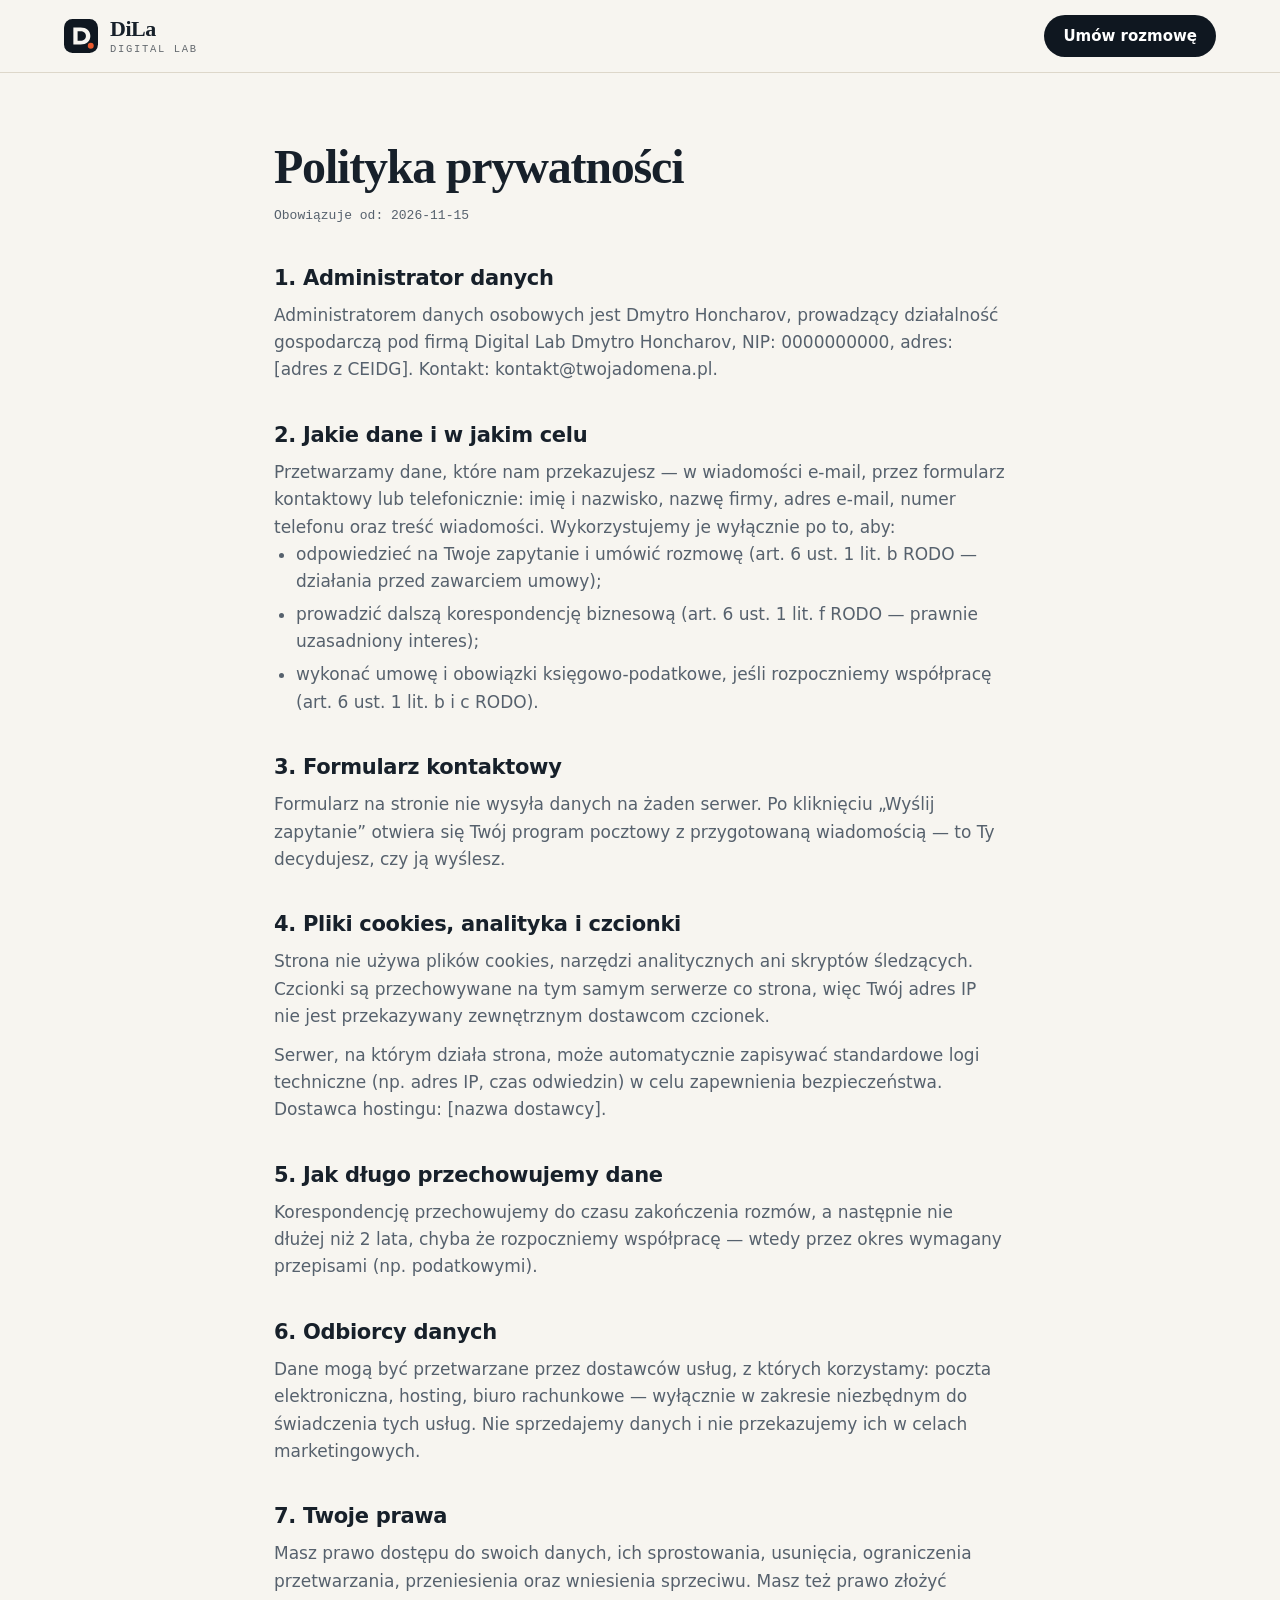
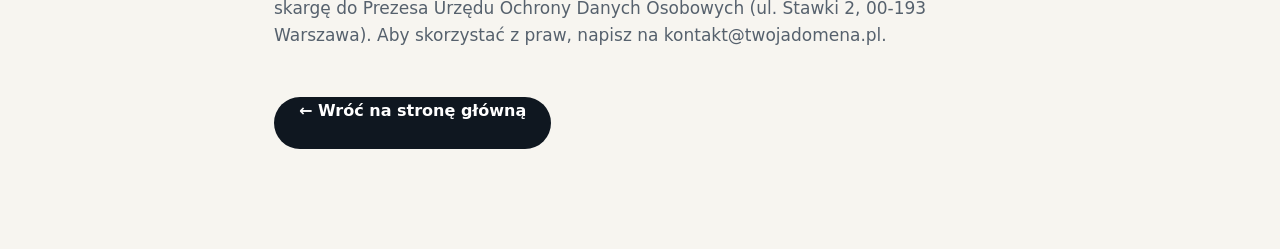
==== polityka-prywatnosci.html @ 68cc5506 "Initial landing page" ====
<!doctype html>
<html lang="pl">
<head>
  <meta charset="utf-8">
  <meta name="viewport" content="width=device-width, initial-scale=1">
  <title>Polityka prywatności — DiLa | Digital Lab</title>
  <meta name="robots" content="noindex">
  <link rel="icon" href="assets/img/favicon.svg" type="image/svg+xml">
  <link rel="stylesheet" href="assets/css/style.css">
  <style>
    .legal { padding: 140px 0 100px; }
    .legal .wrap { max-width: 780px; }
    .legal h1 { font-family: var(--f-display); font-weight: 560; font-size: clamp(34px, 5vw, 48px); letter-spacing: -0.025em; }
    .legal h2 { font-size: 21px; margin: 40px 0 12px; }
    .legal p, .legal li { color: var(--muted); }
    .legal p + p { margin-top: 12px; }
    .legal ul { list-style: disc; padding-left: 22px; display: grid; gap: 6px; }
    .legal .meta { font-family: var(--f-mono); font-size: 13px; color: var(--muted); margin-top: 12px; }
    .legal .back { display: inline-block; margin-top: 48px; }
    .header { color: var(--text); background: rgba(247,245,240,.92); border-bottom-color: var(--line); }
    .header .brand__mark .m-bg { fill: var(--ink); }
    .header .brand__mark .m-fg { fill: var(--paper); }
  </style>
</head>
<body>
<header class="header">
  <div class="wrap header__inner">
    <a class="brand" href="index.html" aria-label="DiLa — Digital Lab, strona główna">
      <svg class="brand__mark" viewBox="0 0 40 40" aria-hidden="true">
        <rect class="m-bg" width="40" height="40" rx="10"/>
        <path class="m-fg" d="M11 10h8.5C26.4 10 31 14.1 31 20s-4.6 10-11.5 10H11V10zm5 4.4v11.2h3.3c3.9 0 6.5-2.2 6.5-5.6s-2.6-5.6-6.5-5.6H16z"/>
        <circle cx="31.5" cy="31.5" r="3.5" fill="#ea5a2f"/>
      </svg>
      <span class="brand__text"><span class="brand__name">DiLa</span><span class="brand__sub">Digital Lab</span></span>
    </a>
    <a class="btn btn--sm btn--ink" href="index.html#kontakt">Umów rozmowę</a>
  </div>
</header>

<main class="legal">
  <div class="wrap">
    <h1>Polityka prywatności</h1>
    <p class="meta">Obowiązuje od: 2026-11-15</p>

    <!-- TODO: uzupełnić dane i przed publikacją dać do przejrzenia (np. prawnikowi lub w biurze rachunkowym). -->

    <h2>1. Administrator danych</h2>
    <p>Administratorem danych osobowych jest Dmytro Honcharov, prowadzący działalność gospodarczą pod firmą
      Digital Lab Dmytro Honcharov, NIP: 0000000000, adres: [adres z CEIDG]. Kontakt: kontakt@twojadomena.pl.</p>

    <h2>2. Jakie dane i w jakim celu</h2>
    <p>Przetwarzamy dane, które nam przekazujesz — w wiadomości e-mail, przez formularz kontaktowy lub telefonicznie:
      imię i nazwisko, nazwę firmy, adres e-mail, numer telefonu oraz treść wiadomości. Wykorzystujemy je wyłącznie po to, aby:</p>
    <ul>
      <li>odpowiedzieć na Twoje zapytanie i umówić rozmowę (art. 6 ust. 1 lit. b RODO — działania przed zawarciem umowy);</li>
      <li>prowadzić dalszą korespondencję biznesową (art. 6 ust. 1 lit. f RODO — prawnie uzasadniony interes);</li>
      <li>wykonać umowę i obowiązki księgowo-podatkowe, jeśli rozpoczniemy współpracę (art. 6 ust. 1 lit. b i c RODO).</li>
    </ul>

    <h2>3. Formularz kontaktowy</h2>
    <p>Formularz na stronie nie wysyła danych na żaden serwer. Po kliknięciu „Wyślij zapytanie” otwiera się Twój program pocztowy
      z przygotowaną wiadomością — to Ty decydujesz, czy ją wyślesz.</p>

    <h2>4. Pliki cookies, analityka i czcionki</h2>
    <p>Strona nie używa plików cookies, narzędzi analitycznych ani skryptów śledzących. Czcionki są przechowywane na tym samym serwerze co strona,
      więc Twój adres IP nie jest przekazywany zewnętrznym dostawcom czcionek.</p>
    <p>Serwer, na którym działa strona, może automatycznie zapisywać standardowe logi techniczne (np. adres IP, czas odwiedzin) w celu zapewnienia
      bezpieczeństwa. Dostawca hostingu: [nazwa dostawcy].</p>

    <h2>5. Jak długo przechowujemy dane</h2>
    <p>Korespondencję przechowujemy do czasu zakończenia rozmów, a następnie nie dłużej niż 2 lata, chyba że rozpoczniemy współpracę —
      wtedy przez okres wymagany przepisami (np. podatkowymi).</p>

    <h2>6. Odbiorcy danych</h2>
    <p>Dane mogą być przetwarzane przez dostawców usług, z których korzystamy: poczta elektroniczna, hosting, biuro rachunkowe — wyłącznie w zakresie
      niezbędnym do świadczenia tych usług. Nie sprzedajemy danych i nie przekazujemy ich w celach marketingowych.</p>

    <h2>7. Twoje prawa</h2>
    <p>Masz prawo dostępu do swoich danych, ich sprostowania, usunięcia, ograniczenia przetwarzania, przeniesienia oraz wniesienia sprzeciwu.
      Masz też prawo złożyć skargę do Prezesa Urzędu Ochrony Danych Osobowych (ul. Stawki 2, 00-193 Warszawa). Aby skorzystać z praw, napisz na kontakt@twojadomena.pl.</p>

    <a class="btn btn--ink back" href="index.html">← Wróć na stronę główną</a>
  </div>
</main>
</body>
</html>
---- assets/css/style.css ----
/* =========================================================================
   DiLa — Digital Lab · style.css
   Kierunek: „laboratorium dla biznesu” — ciepły papier, głęboki atrament,
   jeden sygnałowy kolor (cynober) i etykiety w kroju mono jak w protokole.
   ========================================================================= */

/* ---------- Fonty (hostowane lokalnie: brak transferu IP do Google) ---------- */
@font-face {
  font-family: "Fraunces";
  src: url("../fonts/fraunces-latin-wght-normal.woff2") format("woff2-variations");
  font-weight: 100 900; font-style: normal; font-display: swap;
  unicode-range: U+0000-00FF, U+0131, U+0152-0153, U+02BB-02BC, U+02C6, U+02DA, U+02DC, U+0304, U+0308, U+0329, U+2000-206F, U+20AC, U+2122, U+2191, U+2193, U+2212, U+2215, U+FEFF, U+FFFD;
}
@font-face {
  font-family: "Fraunces";
  src: url("../fonts/fraunces-latin-ext-wght-normal.woff2") format("woff2-variations");
  font-weight: 100 900; font-style: normal; font-display: swap;
  unicode-range: U+0100-02BA, U+02BD-02C5, U+02C7-02CC, U+02CE-02D7, U+02DD-02FF, U+0304, U+0308, U+0329, U+1D00-1DBF, U+1E00-1E9F, U+1EF2-1EFF, U+2020, U+20A0-20AB, U+20AD-20C0, U+2113, U+2C60-2C7F, U+A720-A7FF;
}
@font-face {
  font-family: "Inter";
  src: url("../fonts/inter-latin-wght-normal.woff2") format("woff2-variations");
  font-weight: 100 900; font-style: normal; font-display: swap;
  unicode-range: U+0000-00FF, U+0131, U+0152-0153, U+02BB-02BC, U+02C6, U+02DA, U+02DC, U+0304, U+0308, U+0329, U+2000-206F, U+20AC, U+2122, U+2191, U+2193, U+2212, U+2215, U+FEFF, U+FFFD;
}
@font-face {
  font-family: "Inter";
  src: url("../fonts/inter-latin-ext-wght-normal.woff2") format("woff2-variations");
  font-weight: 100 900; font-style: normal; font-display: swap;
  unicode-range: U+0100-02BA, U+02BD-02C5, U+02C7-02CC, U+02CE-02D7, U+02DD-02FF, U+0304, U+0308, U+0329, U+1D00-1DBF, U+1E00-1E9F, U+1EF2-1EFF, U+2020, U+20A0-20AB, U+20AD-20C0, U+2113, U+2C60-2C7F, U+A720-A7FF;
}
@font-face {
  font-family: "JetBrains Mono";
  src: url("../fonts/jetbrains-mono-latin-wght-normal.woff2") format("woff2-variations");
  font-weight: 100 800; font-style: normal; font-display: swap;
  unicode-range: U+0000-00FF, U+0131, U+0152-0153, U+02BB-02BC, U+02C6, U+02DA, U+02DC, U+0304, U+0308, U+0329, U+2000-206F, U+20AC, U+2122, U+2191, U+2193, U+2212, U+2215, U+FEFF, U+FFFD;
}
@font-face {
  font-family: "JetBrains Mono";
  src: url("../fonts/jetbrains-mono-latin-ext-wght-normal.woff2") format("woff2-variations");
  font-weight: 100 800; font-style: normal; font-display: swap;
  unicode-range: U+0100-02BA, U+02BD-02C5, U+02C7-02CC, U+02CE-02D7, U+02DD-02FF, U+0304, U+0308, U+0329, U+1D00-1DBF, U+1E00-1E9F, U+1EF2-1EFF, U+2020, U+20A0-20AB, U+20AD-20C0, U+2113, U+2C60-2C7F, U+A720-A7FF;
}

/* ---------- Tokeny ---------- */
:root {
  --ink: #0f1720;
  --ink-2: #16212c;
  --ink-3: #213040;
  --ink-line: rgba(255, 255, 255, 0.10);
  --ink-text: #e9eef2;
  --ink-muted: #9aa8b5;

  --paper: #f7f5f0;
  --paper-2: #efebe2;
  --paper-3: #e6e1d5;
  --card: #fffdf9;
  --line: #ddd7ca;
  --text: #17202a;
  --muted: #56616d;

  --accent: #ea5a2f;        /* cynober — sygnał, CTA */
  --accent-strong: #c2441d; /* tekst w kolorze akcentu na jasnym tle (AA) */
  --accent-soft: #fbe3d9;
  --accent-on-dark: #ff8a63;
  --ok: #1f8a5a;
  --ok-on-dark: #5fd39b;
  --warn: #b7791f;
  --warn-on-dark: #f2c46b;

  --f-display: "Fraunces", Georgia, "Times New Roman", serif;
  --f-body: "Inter", system-ui, -apple-system, "Segoe UI", Roboto, sans-serif;
  --f-mono: "JetBrains Mono", ui-monospace, "Cascadia Mono", Consolas, monospace;

  --wrap: 1200px;
  --gutter: 24px;
  --radius: 14px;
  --radius-sm: 8px;
  --shadow: 0 1px 2px rgba(15, 23, 32, .06), 0 8px 28px rgba(15, 23, 32, .08);
  --shadow-lg: 0 2px 6px rgba(0, 0, 0, .25), 0 30px 80px rgba(0, 0, 0, .45);
  --ease: cubic-bezier(.2, .7, .2, 1);
}

/* ---------- Reset ---------- */
*, *::before, *::after { box-sizing: border-box; }
html { -webkit-text-size-adjust: 100%; scroll-behavior: smooth; scroll-padding-top: 84px; }
body {
  margin: 0;
  background: var(--paper);
  color: var(--text);
  font-family: var(--f-body);
  font-size: 17px;
  line-height: 1.6;
  font-feature-settings: "cv11", "ss01";
  -webkit-font-smoothing: antialiased;
  text-rendering: optimizeLegibility;
  overflow-x: hidden;
}
img, svg { display: block; max-width: 100%; }
a { color: inherit; }
button, input, select, textarea { font: inherit; color: inherit; }
h1, h2, h3, h4 { margin: 0; font-weight: 600; line-height: 1.12; letter-spacing: -0.015em; }
p { margin: 0; }
ul, ol { margin: 0; padding: 0; list-style: none; }
::selection { background: var(--accent); color: var(--ink); }
:focus-visible { outline: 3px solid var(--accent); outline-offset: 3px; border-radius: 4px; }

.sr-only {
  position: absolute !important; width: 1px; height: 1px; padding: 0; margin: -1px;
  overflow: hidden; clip: rect(0 0 0 0); white-space: nowrap; border: 0;
}
.skip-link {
  position: absolute; left: 16px; top: -60px; z-index: 100;
  background: var(--accent); color: var(--ink); padding: 10px 16px; border-radius: 8px;
  font-weight: 600; text-decoration: none; transition: top .2s;
}
.skip-link:focus { top: 12px; }

/* ---------- Layout ---------- */
.wrap { width: 100%; max-width: var(--wrap); margin: 0 auto; padding: 0 var(--gutter); }
.section { padding: 120px 0; position: relative; }
.section--tight { padding: 88px 0; }
.section--alt { background: var(--paper-2); }
.section--dark { background: var(--ink); color: var(--ink-text); }

/* Etykieta sekcji w stylu protokołu: „01 — PROBLEM” */
.label {
  display: inline-flex; align-items: center; gap: 12px;
  font-family: var(--f-mono); font-size: 12.5px; font-weight: 500;
  letter-spacing: .12em; text-transform: uppercase; color: var(--accent-strong);
  margin-bottom: 22px;
}
.label::before { content: ""; width: 28px; height: 1px; background: currentColor; }
.section--dark .label, .hero .label { color: var(--accent-on-dark); }

.h-display {
  font-family: var(--f-display);
  font-weight: 560;
  font-variation-settings: "SOFT" 30, "WONK" 0;
  letter-spacing: -0.025em;
}
.h2 { font-family: var(--f-display); font-weight: 560; font-size: clamp(32px, 4.2vw, 52px); letter-spacing: -0.025em; max-width: 20ch; }
.h2 em, .h1 em { font-style: italic; font-weight: 500; color: var(--accent-strong); }
.section--dark .h2 em, .hero .h1 em { color: var(--accent-on-dark); }
.lead { font-size: clamp(18px, 1.6vw, 20px); color: var(--muted); max-width: 62ch; margin-top: 22px; line-height: 1.6; }
.section--dark .lead { color: var(--ink-muted); }
.section-head { margin-bottom: 64px; }
.section-head--split { display: grid; grid-template-columns: 1.1fr .9fr; gap: 48px; align-items: end; }
.section-head--split .lead { margin-top: 0; }

/* ---------- Przyciski ---------- */
.btn {
  --b-bg: var(--accent); --b-fg: var(--ink);
  display: inline-flex; align-items: center; justify-content: center; gap: 10px;
  min-height: 52px; padding: 0 24px; border-radius: 999px; border: 1px solid transparent;
  background: var(--b-bg); color: var(--b-fg);
  font-weight: 600; font-size: 16px; text-decoration: none; cursor: pointer; white-space: nowrap;
  transition: transform .2s var(--ease), box-shadow .2s var(--ease), background .2s;
}
.btn:hover { transform: translateY(-1px); box-shadow: 0 8px 24px rgba(234, 90, 47, .35); }
.btn:active { transform: translateY(0); }
.btn svg { width: 18px; height: 18px; transition: transform .2s var(--ease); }
.btn:hover svg { transform: translateX(3px); }
.btn--ghost { --b-bg: transparent; --b-fg: currentColor; border-color: currentColor; }
.btn--ghost:hover { box-shadow: none; background: rgba(127, 127, 127, .08); }
.btn--ink { --b-bg: var(--ink); --b-fg: #fff; }
.btn--ink:hover { box-shadow: 0 8px 24px rgba(15, 23, 32, .25); }
.btn--sm { min-height: 42px; padding: 0 18px; font-size: 15px; }
.btn--block { width: 100%; }

/* ---------- Header ---------- */
.header {
  position: fixed; inset: 0 0 auto 0; z-index: 50;
  transition: background .3s, border-color .3s, backdrop-filter .3s;
  border-bottom: 1px solid transparent;
  color: var(--ink-text);
}
.header.is-scrolled {
  background: rgba(247, 245, 240, .88); color: var(--text);
  backdrop-filter: saturate(1.4) blur(14px); -webkit-backdrop-filter: saturate(1.4) blur(14px);
  border-bottom-color: var(--line);
}
.header__inner { display: flex; align-items: center; justify-content: space-between; height: 72px; gap: 24px; }
.brand { display: inline-flex; align-items: center; gap: 12px; text-decoration: none; }
.brand__mark { width: 34px; height: 34px; flex: none; }
.brand__mark .m-bg { fill: var(--paper); transition: fill .3s; }
.brand__mark .m-fg { fill: var(--ink); transition: fill .3s; }
.header.is-scrolled .brand__mark .m-bg { fill: var(--ink); }
.header.is-scrolled .brand__mark .m-fg { fill: var(--paper); }
.brand__text { display: flex; flex-direction: column; line-height: 1; }
.brand__name { font-family: var(--f-display); font-weight: 600; font-size: 22px; letter-spacing: -0.02em; }
.brand__sub { font-family: var(--f-mono); font-size: 10.5px; letter-spacing: .16em; text-transform: uppercase; opacity: .65; margin-top: 4px; }
.nav { display: flex; align-items: center; gap: 4px; }
.nav a:not(.btn) {
  text-decoration: none; font-size: 15px; font-weight: 500; padding: 8px 12px; border-radius: 8px; opacity: .82;
  transition: opacity .2s, background .2s;
}
.nav a:not(.btn):hover { opacity: 1; background: rgba(127, 127, 127, .12); }
.nav .btn { margin-left: 12px; }
.nav-toggle {
  display: none; width: 44px; height: 44px; border-radius: 10px; border: 1px solid currentColor;
  background: transparent; cursor: pointer; align-items: center; justify-content: center;
}
.nav-toggle span, .nav-toggle span::before, .nav-toggle span::after {
  display: block; width: 18px; height: 1.5px; background: currentColor; position: relative; transition: transform .25s, background .25s;
}
.nav-toggle span::before, .nav-toggle span::after { content: ""; position: absolute; left: 0; }
.nav-toggle span::before { top: -6px; }
.nav-toggle span::after { top: 6px; }
.nav-open .nav-toggle span { background: transparent; }
.nav-open .nav-toggle span::before { transform: translateY(6px) rotate(45deg); }
.nav-open .nav-toggle span::after { transform: translateY(-6px) rotate(-45deg); }

/* ---------- Hero ---------- */
.hero {
  position: relative; background: var(--ink); color: var(--ink-text);
  padding: 152px 0 112px; overflow: hidden; isolation: isolate;
}
/* siatka jak papier milimetrowy w laboratorium */
.hero::before {
  content: ""; position: absolute; inset: 0; z-index: -2;
  background-image:
    linear-gradient(rgba(255,255,255,.045) 1px, transparent 1px),
    linear-gradient(90deg, rgba(255,255,255,.045) 1px, transparent 1px);
  background-size: 48px 48px;
  mask-image: radial-gradient(ellipse 80% 70% at 70% 40%, #000 30%, transparent 85%);
  -webkit-mask-image: radial-gradient(ellipse 80% 70% at 70% 40%, #000 30%, transparent 85%);
}
.hero::after {
  content: ""; position: absolute; z-index: -1; width: 720px; height: 720px; right: -160px; top: -120px;
  background: radial-gradient(circle, rgba(234, 90, 47, .20), transparent 62%);
  filter: blur(10px);
}
.hero__grid { display: grid; grid-template-columns: 1.05fr .95fr; gap: 64px; align-items: center; }
.h1 { font-family: var(--f-display); font-weight: 560; font-size: clamp(40px, 5.6vw, 72px); letter-spacing: -0.03em; line-height: 1.04; }
.hero__lead { font-size: clamp(18px, 1.5vw, 20px); color: var(--ink-muted); margin-top: 28px; max-width: 54ch; }
.hero__lead strong { color: var(--ink-text); font-weight: 600; }
.hero__cta { display: flex; flex-wrap: wrap; gap: 14px; margin-top: 40px; }
.hero__trust { display: flex; flex-wrap: wrap; gap: 10px 22px; margin-top: 40px; font-size: 14.5px; color: var(--ink-muted); }
.hero__trust li { display: inline-flex; align-items: center; gap: 8px; }
.hero__trust svg { width: 16px; height: 16px; color: var(--ok-on-dark); flex: none; }

/* ---------- Demo „na żywo” ---------- */
.demo {
  position: relative; background: var(--ink-2); border: 1px solid var(--ink-line); border-radius: 18px;
  box-shadow: var(--shadow-lg); overflow: hidden; font-size: 14.5px;
}
.demo__bar {
  display: flex; align-items: center; gap: 14px; padding: 12px 16px; border-bottom: 1px solid var(--ink-line);
  background: rgba(255, 255, 255, .02);
}
.demo__dots { display: flex; gap: 6px; }
.demo__dots i { width: 10px; height: 10px; border-radius: 50%; background: #3a4754; display: block; }
.demo__title { font-family: var(--f-mono); font-size: 12px; letter-spacing: .06em; color: var(--ink-muted); flex: 1; }
.demo__timer {
  font-family: var(--f-mono); font-size: 12.5px; color: var(--ink-text); background: rgba(255,255,255,.06);
  padding: 4px 10px; border-radius: 999px; font-variant-numeric: tabular-nums;
}
.demo__timer b { color: var(--accent-on-dark); font-weight: 600; }
.demo__body { padding: 20px; display: grid; gap: 16px; }
.mail {
  background: #1d2a37; border: 1px solid var(--ink-line); border-radius: 12px; padding: 16px 18px;
  transition: opacity .5s var(--ease), transform .5s var(--ease);
}
.mail__head { display: flex; align-items: center; gap: 12px; margin-bottom: 10px; }
.mail__avatar {
  width: 34px; height: 34px; border-radius: 50%; display: grid; place-items: center; flex: none;
  background: #33465a; color: #fff; font-weight: 600; font-size: 13px;
}
.mail__from { font-weight: 600; color: var(--ink-text); line-height: 1.25; }
.mail__meta { font-size: 12.5px; color: var(--ink-muted); }
.mail__flag {
  margin-left: auto; font-family: var(--f-mono); font-size: 11px; padding: 3px 8px; border-radius: 6px;
  background: rgba(255,255,255,.07); color: var(--ink-muted); letter-spacing: .05em;
}
.mail__subject { font-weight: 600; color: var(--ink-text); margin-bottom: 4px; }
.mail__text { color: #c4cfd9; line-height: 1.55; }
.steps-live { display: grid; gap: 8px; }
.step-live {
  display: grid; grid-template-columns: 22px 1fr; gap: 12px; align-items: start;
  padding: 10px 12px; border-radius: 10px; background: rgba(255,255,255,.03); border: 1px solid transparent;
  opacity: .28; transform: translateY(4px); transition: opacity .45s var(--ease), transform .45s var(--ease), border-color .45s, background .45s;
}
.step-live.is-active { opacity: 1; transform: none; border-color: rgba(255, 138, 99, .35); background: rgba(234, 90, 47, .07); }
.step-live.is-done { opacity: 1; transform: none; }
.step-live__icon { width: 22px; height: 22px; border-radius: 50%; display: grid; place-items: center; margin-top: 1px; border: 1.5px solid #4a5a6a; }
.step-live.is-active .step-live__icon { border-color: var(--accent-on-dark); border-right-color: transparent; animation: spin .8s linear infinite; }
.step-live.is-done .step-live__icon { border-color: var(--ok-on-dark); background: var(--ok-on-dark); }
.step-live.is-done .step-live__icon::after {
  content: ""; width: 9px; height: 5px; border-left: 2px solid var(--ink); border-bottom: 2px solid var(--ink);
  transform: rotate(-45deg) translate(1px, -1px);
}
.step-live.is-warn.is-done .step-live__icon { border-color: var(--warn-on-dark); background: var(--warn-on-dark); }
.step-live.is-warn.is-done .step-live__icon::after { content: "!"; border: 0; transform: none; width: auto; height: auto; color: var(--ink); font-weight: 800; font-size: 13px; line-height: 1; }
.step-live__k { font-family: var(--f-mono); font-size: 11px; letter-spacing: .08em; text-transform: uppercase; color: var(--ink-muted); }
.step-live__v { color: var(--ink-text); font-weight: 500; }
.step-live__v .num { font-family: var(--f-mono); font-weight: 600; color: var(--ok-on-dark); font-variant-numeric: tabular-nums; }
.step-live.is-warn .step-live__v .num { color: var(--warn-on-dark); }
@keyframes spin { to { transform: rotate(360deg); } }
.demo__human {
  display: flex; align-items: center; justify-content: space-between; gap: 12px; flex-wrap: wrap;
  padding: 14px 16px; border-radius: 12px; border: 1px dashed rgba(255,255,255,.18);
  transition: border-color .4s, background .4s;
}
.demo__human-text { font-size: 13.5px; color: var(--ink-muted); }
.demo__human-text b { color: var(--ink-text); font-weight: 600; }
.demo__send {
  display: inline-flex; align-items: center; gap: 8px; padding: 9px 16px; border-radius: 999px;
  background: rgba(255,255,255,.08); color: var(--ink-muted); font-weight: 600; font-size: 14px; border: 0;
  transition: background .4s, color .4s, box-shadow .4s; pointer-events: none;
}
.demo__send svg { width: 15px; height: 15px; }
.demo.is-ready .demo__human { border-color: rgba(255, 138, 99, .55); background: rgba(234, 90, 47, .06); }
.demo.is-ready .demo__send { background: var(--accent); color: var(--ink); box-shadow: 0 0 0 0 rgba(234, 90, 47, .6); animation: pulse 1.8s ease-out infinite; }
@keyframes pulse { 0% { box-shadow: 0 0 0 0 rgba(234, 90, 47, .55); } 100% { box-shadow: 0 0 0 14px rgba(234, 90, 47, 0); } }
.demo__caption { margin-top: 16px; font-size: 13px; color: var(--ink-muted); text-align: center; font-family: var(--f-mono); letter-spacing: .02em; }
.demo__switch { display: flex; justify-content: center; gap: 8px; margin-top: 12px; }
.demo__switch button {
  width: 28px; height: 4px; border-radius: 4px; border: 0; padding: 0; cursor: pointer; background: rgba(255,255,255,.18);
  transition: background .3s;
}
.demo__switch button[aria-pressed="true"] { background: var(--accent-on-dark); }

/* ---------- Pasek „dla kogo” ---------- */
.for-strip { background: var(--ink); color: var(--ink-muted); border-top: 1px solid var(--ink-line); }
.for-strip__inner { display: flex; align-items: center; gap: 16px 28px; padding-top: 26px; padding-bottom: 26px; flex-wrap: wrap; }
.for-strip__k { font-family: var(--f-mono); font-size: 12px; letter-spacing: .12em; text-transform: uppercase; color: var(--accent-on-dark); flex: none; }
.for-strip__list { display: flex; flex-wrap: wrap; gap: 8px 10px; }
.for-strip__list li {
  font-size: 14.5px; padding: 6px 14px; border-radius: 999px; border: 1px solid var(--ink-line); color: var(--ink-text);
}

/* ---------- Problem: oś czasu ---------- */
.problem__grid { display: grid; grid-template-columns: .9fr 1.1fr; gap: 72px; align-items: start; }
.problem__intro .lead { margin-top: 26px; }
.problem__note {
  margin-top: 32px; padding: 20px 22px; border-left: 3px solid var(--accent); background: var(--card);
  border-radius: 0 var(--radius-sm) var(--radius-sm) 0; color: var(--muted); font-size: 16px;
}
.problem__note strong { color: var(--text); }
.timeline { position: relative; background: var(--card); border: 1px solid var(--line); border-radius: var(--radius); padding: 10px 28px; box-shadow: var(--shadow); }
.timeline__head {
  display: flex; justify-content: space-between; align-items: center; padding: 18px 0 14px; border-bottom: 1px solid var(--line);
  font-family: var(--f-mono); font-size: 12px; letter-spacing: .1em; text-transform: uppercase; color: var(--muted);
}
.tl-row { display: grid; grid-template-columns: 64px 18px 1fr; gap: 16px; padding: 18px 0; border-bottom: 1px dashed var(--line); position: relative; }
.tl-row:last-child { border-bottom: 0; }
.tl-time { font-family: var(--f-mono); font-weight: 600; font-size: 15px; font-variant-numeric: tabular-nums; padding-top: 1px; }
.tl-dot { width: 12px; height: 12px; border-radius: 50%; border: 2px solid var(--muted); margin-top: 6px; background: var(--card); }
.tl-title { font-weight: 600; }
.tl-desc { color: var(--muted); font-size: 15.5px; margin-top: 2px; }
.tl-row--rival { background: var(--accent-soft); margin: 0 -28px; padding-left: 28px; padding-right: 28px; border-bottom-style: solid; border-color: #f2c7b5; }
.tl-row--rival .tl-time, .tl-row--rival .tl-title { color: var(--accent-strong); }
.tl-row--rival .tl-dot { border-color: var(--accent-strong); background: var(--accent-strong); }
.tl-row--end .tl-time { color: var(--text); }
.tl-row--end .tl-dot { background: var(--text); border-color: var(--text); }
.tl-tag {
  display: inline-block; margin-left: 8px; font-family: var(--f-mono); font-size: 11px; letter-spacing: .06em;
  padding: 2px 7px; border-radius: 5px; background: var(--accent-strong); color: #fff; vertical-align: 2px; text-transform: uppercase;
}
.timeline__foot {
  display: flex; justify-content: space-between; gap: 16px; padding: 16px 0 18px; border-top: 1px solid var(--line);
  font-size: 15px; color: var(--muted);
}
.timeline__foot b { font-family: var(--f-mono); color: var(--text); white-space: nowrap; }

/* ---------- Bóle: karty ---------- */
.pains { display: grid; grid-template-columns: repeat(3, 1fr); gap: 1px; background: var(--line); border: 1px solid var(--line); border-radius: var(--radius); overflow: hidden; margin-top: 88px; }
.pain { background: var(--paper); padding: 32px 30px 34px; transition: background .25s; }
.pain:hover { background: var(--card); }
.pain__n { font-family: var(--f-mono); font-size: 12px; color: var(--accent-strong); letter-spacing: .1em; }
.pain__icon { width: 40px; height: 40px; color: var(--text); margin: 18px 0 18px; }
.pain h3 { font-family: var(--f-display); font-size: 23px; font-weight: 560; margin-bottom: 10px; }
.pain p { color: var(--muted); font-size: 16px; }

/* ---------- Kalkulator ---------- */
.calc { display: grid; grid-template-columns: 1fr 1fr; gap: 0; border-radius: 20px; overflow: hidden; box-shadow: var(--shadow); border: 1px solid var(--line); }
.calc__inputs { background: var(--card); padding: 44px 44px 40px; display: grid; gap: 34px; align-content: start; }
.calc__result { background: var(--ink); color: var(--ink-text); padding: 44px; display: flex; flex-direction: column; position: relative; overflow: hidden; }
.calc__result::before {
  content: ""; position: absolute; inset: 0; pointer-events: none;
  background-image: linear-gradient(rgba(255,255,255,.04) 1px, transparent 1px), linear-gradient(90deg, rgba(255,255,255,.04) 1px, transparent 1px);
  background-size: 32px 32px;
}
.calc__result > * { position: relative; }
.field-range label { display: flex; justify-content: space-between; align-items: baseline; gap: 12px; font-weight: 600; margin-bottom: 14px; }
.field-range output {
  font-family: var(--f-mono); font-weight: 600; font-size: 18px; color: var(--accent-strong); font-variant-numeric: tabular-nums; white-space: nowrap;
}
.field-range small { display: block; color: var(--muted); font-size: 14px; margin-top: 10px; font-weight: 400; }
input[type="range"] {
  -webkit-appearance: none; appearance: none; width: 100%; height: 28px; background: transparent; cursor: pointer;
  --pct: 50%;
}
input[type="range"]::-webkit-slider-runnable-track {
  height: 6px; border-radius: 6px;
  background: linear-gradient(90deg, var(--accent) 0 var(--pct), var(--paper-3) var(--pct) 100%);
}
input[type="range"]::-moz-range-track { height: 6px; border-radius: 6px; background: var(--paper-3); }
input[type="range"]::-moz-range-progress { height: 6px; border-radius: 6px; background: var(--accent); }
input[type="range"]::-webkit-slider-thumb {
  -webkit-appearance: none; width: 24px; height: 24px; border-radius: 50%; margin-top: -9px;
  background: var(--card); border: 2px solid var(--ink); box-shadow: 0 2px 8px rgba(15,23,32,.2); transition: transform .15s;
}
input[type="range"]::-moz-range-thumb { width: 20px; height: 20px; border-radius: 50%; background: var(--card); border: 2px solid var(--ink); }
input[type="range"]:active::-webkit-slider-thumb { transform: scale(1.12); }
.calc__k { font-family: var(--f-mono); font-size: 12px; letter-spacing: .12em; text-transform: uppercase; color: var(--ink-muted); }
.calc__big { font-family: var(--f-display); font-weight: 560; font-size: clamp(52px, 6vw, 80px); line-height: 1; letter-spacing: -0.03em; margin-top: 12px; font-variant-numeric: tabular-nums; }
.calc__big small { font-size: .38em; letter-spacing: 0; color: var(--ink-muted); font-family: var(--f-body); font-weight: 500; margin-left: 6px; }
.calc__sub { color: var(--ink-muted); margin-top: 10px; }
.calc__sub b { color: var(--ink-text); font-family: var(--f-mono); font-weight: 600; }
.calc__divider { height: 1px; background: var(--ink-line); margin: 32px 0; }
.calc__save { display: grid; grid-template-columns: 1fr 1fr; gap: 20px; }
.calc__save-v { font-family: var(--f-mono); font-size: 28px; font-weight: 600; color: var(--ok-on-dark); margin-top: 6px; font-variant-numeric: tabular-nums; }
.calc__assume { font-size: 13px; color: var(--ink-muted); margin-top: auto; padding-top: 32px; line-height: 1.5; }
.calc__assume a { color: var(--ink-text); }

/* ---------- Rozwiązanie: pipeline ---------- */
.pipeline { display: grid; grid-template-columns: repeat(4, 1fr) 1.15fr; gap: 0; position: relative; }
.pipe {
  position: relative; padding: 30px 26px 32px; border: 1px solid var(--ink-line); border-right: 0;
  background: var(--ink-2); display: flex; flex-direction: column;
}
.pipe:first-child { border-radius: var(--radius) 0 0 var(--radius); }
.pipe__n { font-family: var(--f-mono); font-size: 12px; color: var(--ink-muted); letter-spacing: .1em; }
.pipe__verb { font-family: var(--f-display); font-size: 30px; font-weight: 560; margin: 14px 0 12px; letter-spacing: -0.02em; }
.pipe p { color: var(--ink-muted); font-size: 15.5px; }
.pipe__chip {
  margin-top: auto; padding-top: 22px; font-family: var(--f-mono); font-size: 12px; color: var(--ok-on-dark);
}
.pipe__chip span { display: inline-block; padding: 4px 9px; border-radius: 6px; background: rgba(95, 211, 155, .1); }
.pipe::after { /* strzałka między krokami */
  content: ""; position: absolute; right: -9px; top: 46px; width: 16px; height: 16px; z-index: 2;
  background: var(--ink-2); border-top: 1px solid var(--ink-line); border-right: 1px solid var(--ink-line); transform: rotate(45deg);
}
.pipe--human {
  background: var(--accent); color: var(--ink); border: 0; border-radius: 0 var(--radius) var(--radius) 0;
}
.pipe--human::after { display: none; }
.pipe--human .pipe__n { color: rgba(15,23,32,.7); }
.pipe--human p { color: rgba(15,23,32,.82); }
.pipe--human .pipe__chip { color: var(--ink); }
.pipe--human .pipe__chip span { background: rgba(15,23,32,.1); }

.compare { margin-top: 96px; }
.compare__table { width: 100%; border-collapse: collapse; font-size: 16px; }
.compare__table th, .compare__table td { text-align: left; padding: 18px 20px; border-bottom: 1px solid var(--ink-line); vertical-align: top; }
.compare__table thead th { font-family: var(--f-mono); font-size: 12px; letter-spacing: .12em; text-transform: uppercase; color: var(--ink-muted); font-weight: 500; }
.compare__table tbody th { font-weight: 600; color: var(--ink-text); width: 28%; }
.compare__table td { color: var(--ink-muted); }
.compare__table td.after { color: var(--ink-text); }
.compare__table td.after::before { content: "→ "; color: var(--accent-on-dark); font-weight: 700; }
.compare__table thead th.after { color: var(--accent-on-dark); }

/* ---------- Zasady (zaufanie) ---------- */
.principles { display: grid; grid-template-columns: repeat(3, 1fr); gap: 24px; }
.principle {
  background: var(--card); border: 1px solid var(--line); border-radius: var(--radius); padding: 32px 30px;
  display: flex; flex-direction: column; gap: 14px; transition: transform .25s var(--ease), box-shadow .25s var(--ease);
}
.principle:hover { transform: translateY(-3px); box-shadow: var(--shadow); }
.principle__icon { width: 46px; height: 46px; border-radius: 12px; background: var(--ink); color: var(--paper); display: grid; place-items: center; }
.principle__icon svg { width: 22px; height: 22px; }
.principle h3 { font-family: var(--f-display); font-size: 22px; font-weight: 560; }
.principle p { color: var(--muted); font-size: 16px; }

/* ---------- Moduły ---------- */
.modules { display: grid; grid-template-columns: repeat(4, 1fr); gap: 16px; }
.module {
  border: 1px solid var(--line); border-radius: var(--radius); padding: 26px 24px 28px; background: var(--paper);
  display: flex; flex-direction: column; gap: 10px; transition: border-color .25s, background .25s;
}
.module:hover { border-color: var(--text); background: var(--card); }
.module--main { background: var(--ink); color: var(--ink-text); border-color: var(--ink); grid-column: span 2; grid-row: span 2; position: relative; overflow: hidden; padding: 32px 32px 30px; }
.module--main:hover { background: var(--ink); border-color: var(--ink); }
.module--main p { color: var(--ink-muted) !important; }
.module__tag { font-family: var(--f-mono); font-size: 11.5px; letter-spacing: .1em; text-transform: uppercase; color: var(--accent-strong); }
.module--main .module__tag { color: var(--accent-on-dark); }
.module h3 { font-size: 18.5px; font-weight: 650; letter-spacing: -0.01em; }
.module--main h3 { font-family: var(--f-display); font-size: 28px; font-weight: 560; }
.module p { color: var(--muted); font-size: 15.5px; }
.module svg { width: 28px; height: 28px; margin-bottom: 6px; }

.integrations { margin-top: 72px; padding-top: 40px; border-top: 1px solid var(--line); display: grid; grid-template-columns: 260px 1fr; gap: 40px; align-items: start; }
.integrations__k { font-weight: 600; }
.integrations__k small { display: block; color: var(--muted); font-weight: 400; font-size: 14.5px; margin-top: 6px; }
.integrations__list { display: flex; flex-wrap: wrap; gap: 10px; }
.integrations__list li {
  font-family: var(--f-mono); font-size: 13.5px; padding: 8px 14px; border-radius: 8px; background: var(--card); border: 1px solid var(--line);
}

/* ---------- Proces ---------- */
.process { display: grid; grid-template-columns: repeat(4, 1fr); gap: 0; counter-reset: step; position: relative; }
.process::before { content: ""; position: absolute; top: 27px; left: 28px; right: 28px; height: 1px; background: var(--line); }
.p-step { position: relative; padding-right: 32px; }
.p-step__dot {
  position: relative; z-index: 1; width: 56px; height: 56px; border-radius: 50%; background: var(--paper);
  border: 1px solid var(--text); display: grid; place-items: center; font-family: var(--f-mono); font-weight: 600; font-size: 15px;
}
.p-step:first-child .p-step__dot { background: var(--accent); border-color: var(--accent); }
.p-step__time { font-family: var(--f-mono); font-size: 12px; letter-spacing: .1em; text-transform: uppercase; color: var(--accent-strong); margin-top: 26px; }
.p-step h3 { font-family: var(--f-display); font-size: 24px; font-weight: 560; margin: 8px 0 12px; }
.p-step p { color: var(--muted); font-size: 16px; }
.p-step ul { margin-top: 14px; display: grid; gap: 6px; }
.p-step li { font-size: 15px; display: grid; grid-template-columns: 16px 1fr; gap: 8px; color: var(--text); }
.p-step li::before { content: "—"; color: var(--accent-strong); }

/* ---------- Cennik ---------- */
.pricing { display: grid; grid-template-columns: .8fr 1.1fr 1.1fr; gap: 20px; align-items: stretch; }
.price {
  border-radius: 18px; padding: 36px 32px; background: var(--card); border: 1px solid var(--line); display: flex; flex-direction: column;
}
.price--feature { background: var(--ink); color: var(--ink-text); border-color: var(--ink); box-shadow: var(--shadow-lg); position: relative; }
.price__k { font-family: var(--f-mono); font-size: 12px; letter-spacing: .12em; text-transform: uppercase; color: var(--muted); }
.price--feature .price__k { color: var(--accent-on-dark); }
.price h3 { font-family: var(--f-display); font-size: 26px; font-weight: 560; margin-top: 12px; }
.price__amount { margin-top: 22px; display: flex; align-items: baseline; gap: 8px; flex-wrap: wrap; }
.price__from { font-size: 15px; color: var(--muted); }
.price--feature .price__from, .price--feature .price__unit { color: var(--ink-muted); }
.price__value { font-family: var(--f-display); font-size: 46px; font-weight: 560; letter-spacing: -0.03em; line-height: 1; }
.price__unit { font-size: 15px; color: var(--muted); }
.price__desc { color: var(--muted); font-size: 15.5px; margin-top: 16px; }
.price--feature .price__desc { color: var(--ink-muted); }
.price__list { margin: 26px 0 30px; display: grid; gap: 11px; }
.price__list li { display: grid; grid-template-columns: 20px 1fr; gap: 10px; font-size: 15.5px; }
.price__list svg { width: 18px; height: 18px; margin-top: 3px; color: var(--ok); }
.price--feature .price__list svg { color: var(--ok-on-dark); }
.price .btn { margin-top: auto; }
.price__badge {
  position: absolute; top: -13px; left: 32px; background: var(--accent); color: var(--ink); font-family: var(--f-mono);
  font-size: 11.5px; letter-spacing: .1em; text-transform: uppercase; font-weight: 600; padding: 5px 10px; border-radius: 6px;
}
.pricing__note { margin-top: 26px; color: var(--muted); font-size: 15px; display: flex; gap: 10px; align-items: flex-start; max-width: 860px; }
.pricing__note svg { width: 18px; height: 18px; flex: none; margin-top: 3px; }

.pilot {
  margin-top: 56px; border-radius: 20px; padding: 40px 44px; display: grid; grid-template-columns: auto 1fr auto; gap: 36px; align-items: center;
  background:
    repeating-linear-gradient(135deg, rgba(234, 90, 47, .07) 0 12px, transparent 12px 24px),
    var(--accent-soft);
  border: 1px solid #f2c7b5;
}
.pilot__seats { display: flex; gap: 8px; }
.pilot__seats i { width: 18px; height: 44px; border-radius: 5px; background: var(--accent); display: block; }
.pilot__k { font-family: var(--f-mono); font-size: 12px; letter-spacing: .12em; text-transform: uppercase; color: var(--accent-strong); }
.pilot h3 { font-family: var(--f-display); font-size: 28px; font-weight: 560; margin: 6px 0 8px; }
.pilot p { color: #5a4036; max-width: 62ch; }

/* ---------- O nas ---------- */
.about { display: grid; grid-template-columns: .8fr 1.2fr; gap: 80px; align-items: center; }
.about__photo {
  position: relative; aspect-ratio: 4 / 5; border-radius: 20px; overflow: hidden; background: var(--ink);
  display: grid; place-items: center;
}
.about__photo img { width: 100%; height: 100%; object-fit: cover; }
.about__monogram { font-family: var(--f-display); font-size: 96px; font-weight: 500; color: var(--paper); letter-spacing: -0.04em; }
.about__photo::after {
  content: ""; position: absolute; inset: 0; pointer-events: none;
  background-image: linear-gradient(rgba(255,255,255,.05) 1px, transparent 1px), linear-gradient(90deg, rgba(255,255,255,.05) 1px, transparent 1px);
  background-size: 32px 32px;
}
.about__card {
  position: absolute; left: 20px; right: 20px; bottom: 20px; z-index: 2; background: rgba(247,245,240,.94); color: var(--text);
  border-radius: 12px; padding: 14px 16px; display: flex; justify-content: space-between; align-items: center; gap: 12px;
}
.about__card b { font-weight: 650; }
.about__card span { font-family: var(--f-mono); font-size: 12px; color: var(--muted); }
.about__text .h2 { max-width: 18ch; }
.about__text > p:not(.label) { margin-top: 22px; color: var(--muted); font-size: 18px; max-width: 60ch; }
.about__text > p:not(.label) strong { color: var(--text); }
.facts { display: grid; grid-template-columns: 1fr 1fr; gap: 1px; background: var(--line); border: 1px solid var(--line); border-radius: var(--radius); overflow: hidden; margin-top: 40px; }
.fact { background: var(--paper); padding: 22px 24px; }
.fact__k { font-family: var(--f-mono); font-size: 11.5px; letter-spacing: .1em; text-transform: uppercase; color: var(--accent-strong); }
.fact__v { font-weight: 600; margin-top: 6px; }
.fact__d { color: var(--muted); font-size: 15px; margin-top: 2px; }

/* ---------- FAQ ---------- */
.faq__grid { display: grid; grid-template-columns: .75fr 1.25fr; gap: 72px; align-items: start; }
.faq__aside { position: sticky; top: 110px; }
.faq__aside .lead { margin-top: 20px; }
.faq__list { border-top: 1px solid var(--line); }
.faq__item { border-bottom: 1px solid var(--line); }
.faq__item summary {
  list-style: none; cursor: pointer; display: flex; justify-content: space-between; align-items: center; gap: 24px;
  padding: 24px 0; font-weight: 600; font-size: 18.5px; letter-spacing: -0.01em;
}
.faq__item summary::-webkit-details-marker { display: none; }
.faq__item summary::after {
  content: ""; flex: none; width: 32px; height: 32px; border-radius: 50%; border: 1px solid var(--line);
  background:
    linear-gradient(var(--text), var(--text)) center / 12px 1.5px no-repeat,
    linear-gradient(var(--text), var(--text)) center / 1.5px 12px no-repeat;
  transition: transform .3s var(--ease), background-color .3s;
}
.faq__item[open] summary::after { transform: rotate(45deg); background-color: var(--accent-soft); }
.faq__item summary:hover::after { border-color: var(--text); }
.faq__a { padding: 0 56px 26px 0; color: var(--muted); }
.faq__a p + p { margin-top: 12px; }
.faq__a strong { color: var(--text); }

/* ---------- CTA + formularz ---------- */
.cta { position: relative; overflow: hidden; isolation: isolate; }
.cta::before {
  content: ""; position: absolute; inset: 0; z-index: -1;
  background-image: linear-gradient(rgba(255,255,255,.045) 1px, transparent 1px), linear-gradient(90deg, rgba(255,255,255,.045) 1px, transparent 1px);
  background-size: 48px 48px;
  mask-image: radial-gradient(ellipse 70% 80% at 20% 50%, #000 20%, transparent 80%);
  -webkit-mask-image: radial-gradient(ellipse 70% 80% at 20% 50%, #000 20%, transparent 80%);
}
.cta__grid { display: grid; grid-template-columns: 1fr 1fr; gap: 72px; align-items: start; }
.cta .h2 { max-width: 16ch; }
.cta__points { margin-top: 36px; display: grid; gap: 14px; }
.cta__points li { display: grid; grid-template-columns: 26px 1fr; gap: 12px; color: var(--ink-muted); }
.cta__points b { color: var(--ink-text); font-weight: 600; }
.cta__points svg { width: 20px; height: 20px; color: var(--ok-on-dark); margin-top: 3px; }
.cta__direct { margin-top: 40px; padding-top: 28px; border-top: 1px solid var(--ink-line); display: grid; gap: 10px; }
.cta__direct a { text-decoration: none; display: inline-flex; gap: 12px; align-items: center; color: var(--ink-text); font-weight: 500; width: fit-content; }
.cta__direct a:hover { color: var(--accent-on-dark); }
.cta__direct svg { width: 18px; height: 18px; color: var(--ink-muted); }

.form { background: var(--paper); color: var(--text); border-radius: 20px; padding: 40px; box-shadow: var(--shadow-lg); display: grid; gap: 18px; }
.form__title { font-family: var(--f-display); font-size: 26px; font-weight: 560; }
.form__sub { color: var(--muted); font-size: 15px; margin-top: -8px; }
.form__row { display: grid; grid-template-columns: 1fr 1fr; gap: 16px; }
.field { display: grid; gap: 7px; }
.field label { font-size: 14px; font-weight: 600; }
.field label span { color: var(--muted); font-weight: 400; }
.field input, .field select, .field textarea {
  width: 100%; border: 1px solid var(--line); border-radius: 10px; background: var(--card); padding: 13px 14px; font-size: 16px;
  transition: border-color .2s, box-shadow .2s;
}
.field textarea { min-height: 110px; resize: vertical; }
.field input:focus, .field select:focus, .field textarea:focus { outline: none; border-color: var(--ink); box-shadow: 0 0 0 4px rgba(234, 90, 47, .18); }
.field input:user-invalid { border-color: var(--accent-strong); }
.form__consent { display: grid; grid-template-columns: 20px 1fr; gap: 10px; font-size: 13.5px; color: var(--muted); align-items: start; }
.form__consent input { width: 18px; height: 18px; margin-top: 2px; accent-color: var(--ink); }
.form__consent a { color: var(--text); }
.form__fine { font-size: 13px; color: var(--muted); text-align: center; }
.form__status { font-size: 14.5px; padding: 12px 14px; border-radius: 10px; background: #e3f3ea; color: #135c3b; display: none; }
.form__status.is-visible { display: block; }

/* ---------- Footer ---------- */
.footer { background: var(--ink); color: var(--ink-muted); border-top: 1px solid var(--ink-line); padding: 56px 0 40px; font-size: 14.5px; }
.footer__grid { display: grid; grid-template-columns: 1.4fr 1fr 1fr; gap: 40px; }
.footer .brand { color: var(--ink-text); }
.footer .brand__mark .m-bg { fill: var(--paper); }
.footer .brand__mark .m-fg { fill: var(--ink); }
.footer__about { margin-top: 18px; max-width: 42ch; }
.footer h4 { font-family: var(--f-mono); font-size: 12px; letter-spacing: .12em; text-transform: uppercase; color: var(--ink-text); font-weight: 500; margin-bottom: 14px; }
.footer ul { display: grid; gap: 8px; }
.footer a { text-decoration: none; }
.footer a:hover { color: var(--ink-text); }
.footer__legal { margin-top: 48px; padding-top: 24px; border-top: 1px solid var(--ink-line); display: flex; justify-content: space-between; gap: 16px; flex-wrap: wrap; font-size: 13px; }

/* ---------- Animacje wejścia ---------- */
.reveal { opacity: 0; transform: translateY(18px); transition: opacity .7s var(--ease), transform .7s var(--ease); }
.reveal.is-in { opacity: 1; transform: none; }
.reveal-d1 { transition-delay: .08s; } .reveal-d2 { transition-delay: .16s; } .reveal-d3 { transition-delay: .24s; } .reveal-d4 { transition-delay: .32s; }
.no-js .reveal { opacity: 1; transform: none; }

@media (prefers-reduced-motion: reduce) {
  html { scroll-behavior: auto; }
  *, *::before, *::after { animation-duration: .001ms !important; animation-iteration-count: 1 !important; transition-duration: .001ms !important; }
  .reveal { opacity: 1; transform: none; }
}

/* ---------- Responsywność ---------- */
@media (max-width: 1100px) {
  .pipeline { grid-template-columns: 1fr 1fr; gap: 12px; }
  .pipe, .pipe:first-child, .pipe--human { border-radius: var(--radius); border-right: 1px solid var(--ink-line); }
  .pipe--human { grid-column: span 2; }
  .pipe::after { display: none; }
  .modules { grid-template-columns: repeat(2, 1fr); }
  .pricing { grid-template-columns: 1fr 1fr; }
  .price--free { grid-column: span 2; }
}
@media (max-width: 960px) {
  body { font-size: 16.5px; }
  .section { padding: 88px 0; }
  .hero { padding: 120px 0 80px; }
  .hero__grid, .problem__grid, .about, .faq__grid, .cta__grid, .calc, .section-head--split { grid-template-columns: 1fr; }
  .hero__grid { gap: 56px; }
  .problem__grid, .about, .faq__grid, .cta__grid { gap: 48px; }
  .faq__aside { position: static; }
  .principles { grid-template-columns: 1fr 1fr; }
  .pains { grid-template-columns: 1fr 1fr; }
  .process { grid-template-columns: 1fr 1fr; row-gap: 48px; }
  .process::before { display: none; }
  .integrations { grid-template-columns: 1fr; gap: 20px; }
  .pilot { grid-template-columns: 1fr; gap: 20px; }
  .about__photo { max-width: 420px; }
  .footer__grid { grid-template-columns: 1fr 1fr; }
  .footer__grid > :first-child { grid-column: span 2; }

  .nav-toggle { display: inline-flex; }
  .nav {
    position: fixed; inset: 72px 0 auto 0; flex-direction: column; align-items: stretch; gap: 0;
    background: var(--paper); color: var(--text); padding: 12px var(--gutter) 24px; border-bottom: 1px solid var(--line);
    box-shadow: 0 20px 40px rgba(15,23,32,.12);
    transform: translateY(-8px); opacity: 0; visibility: hidden; transition: opacity .25s, transform .25s, visibility .25s;
  }
  .nav a:not(.btn) { padding: 14px 4px; border-bottom: 1px solid var(--line); border-radius: 0; font-size: 17px; }
  .nav .btn { margin: 18px 0 0; }
  .nav-open .nav { opacity: 1; transform: none; visibility: visible; }
  .nav-open .header { background: var(--paper); color: var(--text); border-bottom-color: var(--line); }
  .nav-open .header .brand__mark .m-bg { fill: var(--ink); }
  .nav-open .header .brand__mark .m-fg { fill: var(--paper); }
}
@media (max-width: 640px) {
  :root { --gutter: 16px; }
  body { font-size: 16px; }
  .section { padding: 72px 0; }
  .section-head { margin-bottom: 44px; }
  .hero { padding: 108px 0 64px; }
  .hero__cta .btn { width: 100%; }
  .demo { font-size: 13.5px; }
  .demo__body { padding: 14px; }
  .pains, .principles, .modules, .pipeline, .pricing, .process, .facts, .form__row, .calc__save { grid-template-columns: 1fr; }
  .module--main, .pipe--human, .price--free { grid-column: auto; }
  .calc__inputs, .calc__result { padding: 30px 22px; }
  .timeline { padding: 6px 18px; }
  .tl-row { grid-template-columns: 52px 14px 1fr; gap: 12px; }
  .tl-row--rival { margin: 0 -18px; padding-left: 18px; padding-right: 18px; }
  .timeline__foot { flex-direction: column; gap: 4px; }
  .compare__table thead { display: none; }
  .compare__table, .compare__table tbody, .compare__table tr, .compare__table th, .compare__table td { display: block; width: 100%; }
  .compare__table tr { padding: 18px 0; border-bottom: 1px solid var(--ink-line); }
  .compare__table th, .compare__table td { border: 0; padding: 4px 0; }
  .compare__table td.before::before { content: "Dziś: "; color: var(--ink-muted); font-weight: 600; }
  .pilot { padding: 30px 24px; }
  .form { padding: 28px 20px; }
  .faq__a { padding-right: 0; }
  .footer__grid { grid-template-columns: 1fr; }
  .footer__grid > :first-child { grid-column: auto; }
  .about__monogram { font-size: 72px; }
}

/* ---------- Moduł główny: mini-schemat przepływu ---------- */
.flow-mini { margin-top: auto; padding-top: 28px; display: grid; gap: 8px; }
.flow-mini li {
  display: grid; grid-template-columns: 26px 1fr auto; gap: 12px; align-items: center;
  padding: 11px 14px; border-radius: 10px; background: rgba(255,255,255,.04); border: 1px solid var(--ink-line);
  font-size: 14.5px; color: var(--ink-text);
}
.flow-mini li span:first-child { font-family: var(--f-mono); font-size: 11.5px; color: var(--ink-muted); }
.flow-mini li em { font-style: normal; font-family: var(--f-mono); font-size: 12px; color: var(--ok-on-dark); }
.flow-mini li.is-human { background: var(--accent); border-color: var(--accent); color: var(--ink); font-weight: 600; }
.flow-mini li.is-human span:first-child, .flow-mini li.is-human em { color: rgba(15,23,32,.75); }

/* ---------- Usługi: lista etapów ---------- */
.svc-list { border-top: 1px solid var(--line); counter-reset: svc; }
.svc {
  display: grid; grid-template-columns: 96px minmax(220px, .8fr) 1.4fr; gap: 32px; align-items: start;
  padding: 34px 0; border-bottom: 1px solid var(--line); transition: background .25s;
}
.svc:hover { background: linear-gradient(90deg, transparent, var(--card) 20%, var(--card) 80%, transparent); }
.svc__n { font-family: var(--f-display); font-size: 44px; font-weight: 500; line-height: 1; color: var(--accent-strong); letter-spacing: -0.03em; }
.svc__t { font-family: var(--f-display); font-size: 26px; font-weight: 560; padding-top: 4px; }
.svc__d p { color: var(--muted); }
.svc__tags { display: flex; flex-wrap: wrap; gap: 8px; margin-top: 14px; }
.svc__tags li { font-family: var(--f-mono); font-size: 12.5px; padding: 5px 10px; border-radius: 6px; background: var(--paper-2); color: var(--text); }

/* ---------- Szybkie efekty ---------- */
.wins { margin-top: 80px; display: grid; grid-template-columns: 300px 1fr; gap: 48px; align-items: start; }
.wins__k { font-family: var(--f-mono); font-size: 12px; letter-spacing: .12em; text-transform: uppercase; color: var(--accent-strong); }
.wins__t { font-family: var(--f-display); font-size: 30px; font-weight: 560; margin-top: 10px; }
.wins__d { color: var(--muted); margin-top: 12px; font-size: 16px; }
.wins__grid { display: grid; grid-template-columns: repeat(4, 1fr); gap: 12px; }
.wins__grid li {
  background: var(--ink); color: var(--ink-text); border-radius: 12px; padding: 20px 18px; display: flex; flex-direction: column; gap: 6px;
  transition: transform .25s var(--ease);
}
.wins__grid li:hover { transform: translateY(-3px); }
.wins__grid svg { width: 24px; height: 24px; color: var(--accent-on-dark); margin-bottom: 8px; }
.wins__grid b { font-weight: 650; }
.wins__grid span { color: var(--ink-muted); font-size: 14.5px; line-height: 1.45; }

@media (max-width: 1100px) {
  .wins { grid-template-columns: 1fr; gap: 24px; }
  .wins__grid { grid-template-columns: repeat(2, 1fr); }
}
@media (max-width: 960px) {
  .svc { grid-template-columns: 64px 1fr; gap: 8px 20px; }
  .svc__d { grid-column: 2; }
  .svc__n { font-size: 34px; }
}
@media (max-width: 640px) {
  .svc { grid-template-columns: 1fr; }
  .svc__d { grid-column: auto; }
  .wins__grid { grid-template-columns: 1fr 1fr; }
}
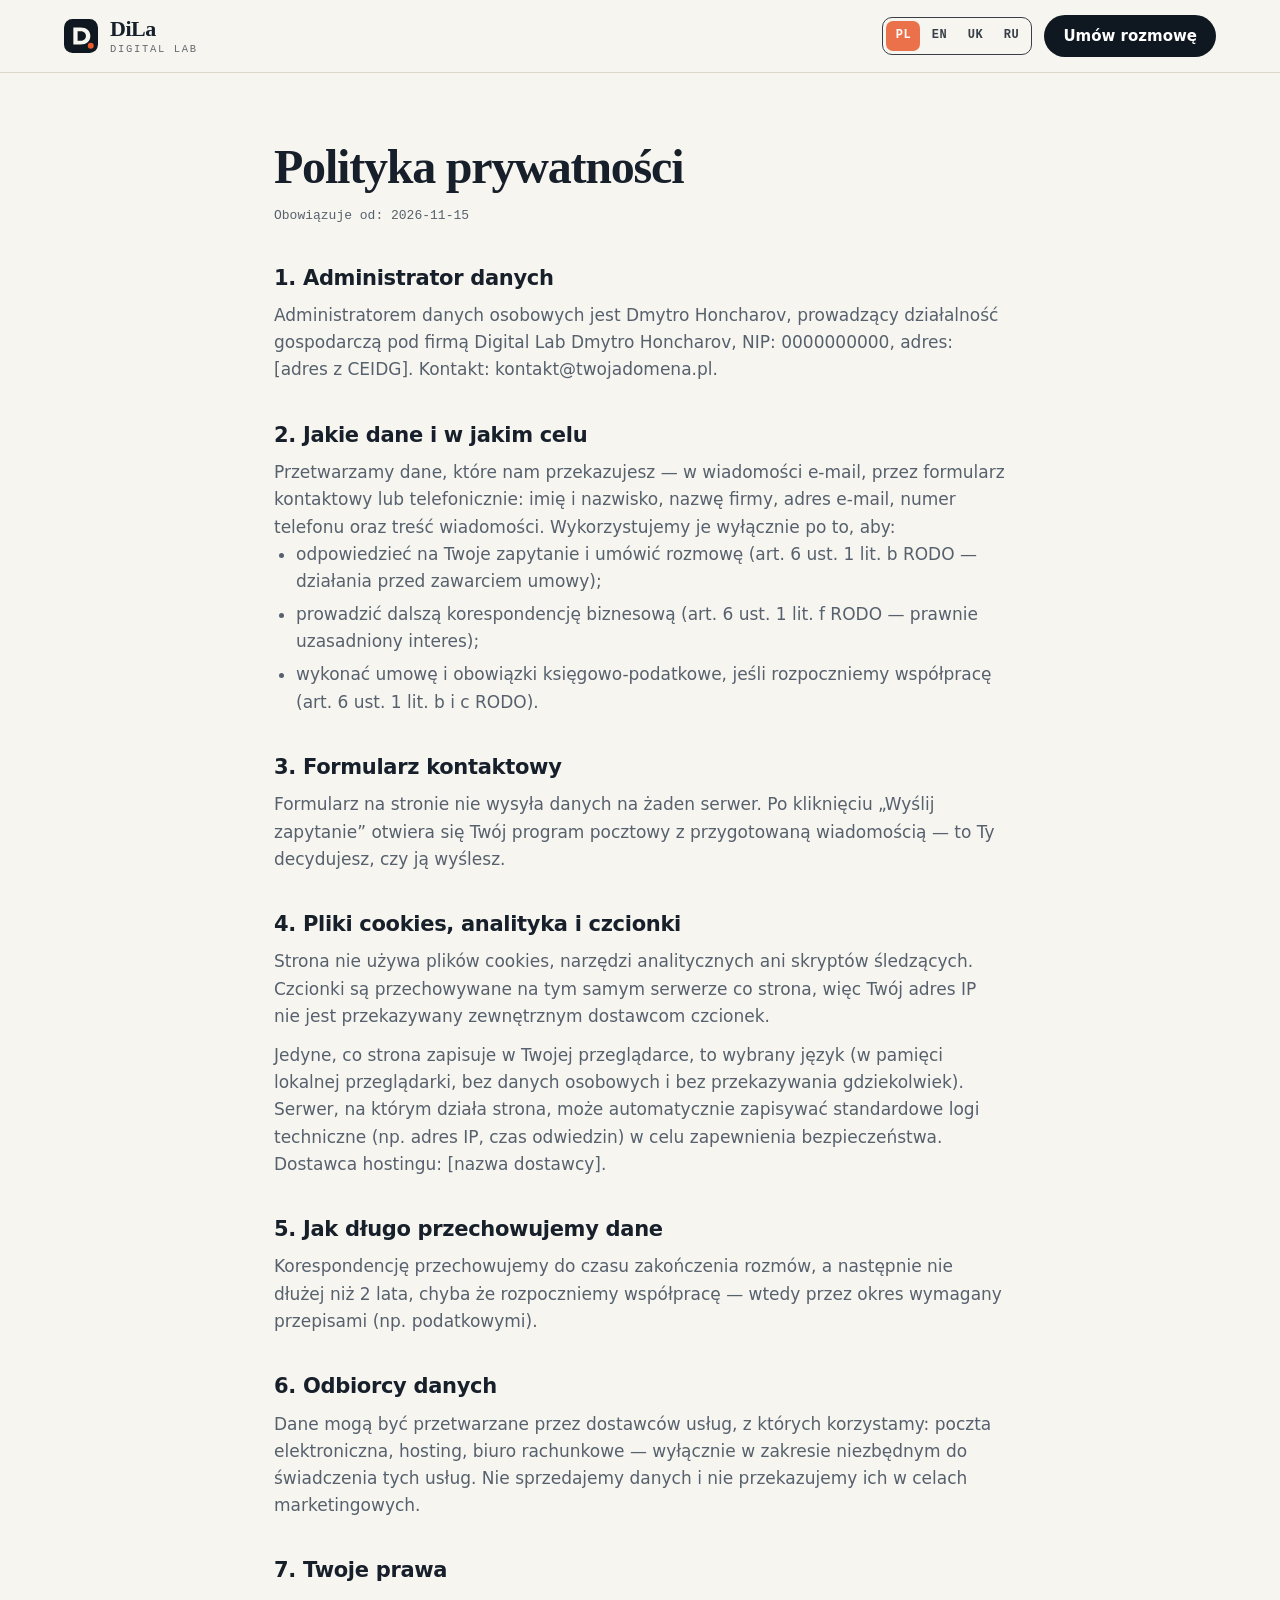
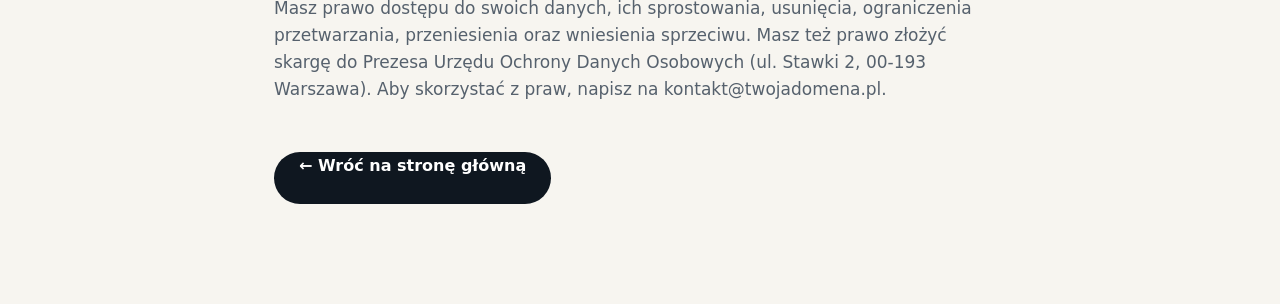
==== commit 8b7c9c07: "Add language switcher: pl, en, uk, ru Polish stays in the HTML; en/uk/ru are loaded from assets/i18n" ====
--- a/polityka-prywatnosci.html
+++ b/polityka-prywatnosci.html
@@ -3,10 +3,11 @@
 <head>
   <meta charset="utf-8">
   <meta name="viewport" content="width=device-width, initial-scale=1">
-  <title>Polityka prywatności — DiLa | Digital Lab</title>
+  <title data-i18n="pol.title">Polityka prywatności — DiLa | Digital Lab</title>
   <meta name="robots" content="noindex">
   <link rel="icon" href="assets/img/favicon.svg" type="image/svg+xml">
   <link rel="stylesheet" href="assets/css/style.css">
+  <script>(function(){try{var l=new URLSearchParams(location.search).get("lang")||localStorage.getItem("dila-lang");if(/^(en|uk|ru)$/.test(l)){document.documentElement.classList.add("i18n-pending");setTimeout(function(){document.documentElement.classList.remove("i18n-pending")},2500)}}catch(e){}})();</script>
   <style>
     .legal { padding: 140px 0 100px; }
     .legal .wrap { max-width: 780px; }
@@ -25,7 +26,7 @@
 <body>
 <header class="header">
   <div class="wrap header__inner">
-    <a class="brand" href="index.html" aria-label="DiLa — Digital Lab, strona główna">
+    <a class="brand" href="index.html" data-keeplang aria-label="DiLa — Digital Lab, strona główna" data-i18n-attr="aria-label:a11y.brand">
       <svg class="brand__mark" viewBox="0 0 40 40" aria-hidden="true">
         <rect class="m-bg" width="40" height="40" rx="10"/>
         <path class="m-fg" d="M11 10h8.5C26.4 10 31 14.1 31 20s-4.6 10-11.5 10H11V10zm5 4.4v11.2h3.3c3.9 0 6.5-2.2 6.5-5.6s-2.6-5.6-6.5-5.6H16z"/>
@@ -33,54 +34,56 @@
       </svg>
       <span class="brand__text"><span class="brand__name">DiLa</span><span class="brand__sub">Digital Lab</span></span>
     </a>
-    <a class="btn btn--sm btn--ink" href="index.html#kontakt">Umów rozmowę</a>
+    <div style="display:flex;align-items:center;gap:12px">
+      <div class="lang" role="group" aria-label="Język / Language">
+        <button type="button" data-lang="pl" aria-pressed="true">PL</button>
+        <button type="button" data-lang="en" aria-pressed="false">EN</button>
+        <button type="button" data-lang="uk" aria-pressed="false">UK</button>
+        <button type="button" data-lang="ru" aria-pressed="false">RU</button>
+      </div>
+      <a class="btn btn--sm btn--ink" href="index.html#kontakt" data-keeplang data-i18n="nav.cta">Umów rozmowę</a>
+    </div>
   </div>
 </header>
 
 <main class="legal">
   <div class="wrap">
-    <h1>Polityka prywatności</h1>
-    <p class="meta">Obowiązuje od: 2026-11-15</p>
+    <h1 data-i18n="pol.h1">Polityka prywatności</h1>
+    <p class="meta" data-i18n="pol.meta">Obowiązuje od: 2026-11-15</p>
+    <p class="meta" data-i18n="pol.note" data-i18n-optional hidden></p>
 
     <!-- TODO: uzupełnić dane i przed publikacją dać do przejrzenia (np. prawnikowi lub w biurze rachunkowym). -->
 
-    <h2>1. Administrator danych</h2>
-    <p>Administratorem danych osobowych jest Dmytro Honcharov, prowadzący działalność gospodarczą pod firmą
-      Digital Lab Dmytro Honcharov, NIP: 0000000000, adres: [adres z CEIDG]. Kontakt: kontakt@twojadomena.pl.</p>
+    <h2 data-i18n="pol.1h">1. Administrator danych</h2>
+    <p data-i18n="pol.1p">Administratorem danych osobowych jest Dmytro Honcharov, prowadzący działalność gospodarczą pod firmą Digital Lab Dmytro Honcharov, NIP: 0000000000, adres: [adres z CEIDG]. Kontakt: kontakt@twojadomena.pl.</p>
 
-    <h2>2. Jakie dane i w jakim celu</h2>
-    <p>Przetwarzamy dane, które nam przekazujesz — w wiadomości e-mail, przez formularz kontaktowy lub telefonicznie:
-      imię i nazwisko, nazwę firmy, adres e-mail, numer telefonu oraz treść wiadomości. Wykorzystujemy je wyłącznie po to, aby:</p>
+    <h2 data-i18n="pol.2h">2. Jakie dane i w jakim celu</h2>
+    <p data-i18n="pol.2p">Przetwarzamy dane, które nam przekazujesz — w wiadomości e-mail, przez formularz kontaktowy lub telefonicznie: imię i nazwisko, nazwę firmy, adres e-mail, numer telefonu oraz treść wiadomości. Wykorzystujemy je wyłącznie po to, aby:</p>
     <ul>
-      <li>odpowiedzieć na Twoje zapytanie i umówić rozmowę (art. 6 ust. 1 lit. b RODO — działania przed zawarciem umowy);</li>
-      <li>prowadzić dalszą korespondencję biznesową (art. 6 ust. 1 lit. f RODO — prawnie uzasadniony interes);</li>
-      <li>wykonać umowę i obowiązki księgowo-podatkowe, jeśli rozpoczniemy współpracę (art. 6 ust. 1 lit. b i c RODO).</li>
+      <li data-i18n="pol.2a">odpowiedzieć na Twoje zapytanie i umówić rozmowę (art. 6 ust. 1 lit. b RODO — działania przed zawarciem umowy);</li>
+      <li data-i18n="pol.2b">prowadzić dalszą korespondencję biznesową (art. 6 ust. 1 lit. f RODO — prawnie uzasadniony interes);</li>
+      <li data-i18n="pol.2c">wykonać umowę i obowiązki księgowo-podatkowe, jeśli rozpoczniemy współpracę (art. 6 ust. 1 lit. b i c RODO).</li>
     </ul>
 
-    <h2>3. Formularz kontaktowy</h2>
-    <p>Formularz na stronie nie wysyła danych na żaden serwer. Po kliknięciu „Wyślij zapytanie” otwiera się Twój program pocztowy
-      z przygotowaną wiadomością — to Ty decydujesz, czy ją wyślesz.</p>
+    <h2 data-i18n="pol.3h">3. Formularz kontaktowy</h2>
+    <p data-i18n="pol.3p">Formularz na stronie nie wysyła danych na żaden serwer. Po kliknięciu „Wyślij zapytanie” otwiera się Twój program pocztowy z przygotowaną wiadomością — to Ty decydujesz, czy ją wyślesz.</p>
 
-    <h2>4. Pliki cookies, analityka i czcionki</h2>
-    <p>Strona nie używa plików cookies, narzędzi analitycznych ani skryptów śledzących. Czcionki są przechowywane na tym samym serwerze co strona,
-      więc Twój adres IP nie jest przekazywany zewnętrznym dostawcom czcionek.</p>
-    <p>Serwer, na którym działa strona, może automatycznie zapisywać standardowe logi techniczne (np. adres IP, czas odwiedzin) w celu zapewnienia
-      bezpieczeństwa. Dostawca hostingu: [nazwa dostawcy].</p>
+    <h2 data-i18n="pol.4h">4. Pliki cookies, analityka i czcionki</h2>
+    <p data-i18n="pol.4p1">Strona nie używa plików cookies, narzędzi analitycznych ani skryptów śledzących. Czcionki są przechowywane na tym samym serwerze co strona, więc Twój adres IP nie jest przekazywany zewnętrznym dostawcom czcionek.</p>
+    <p data-i18n="pol.4p2">Jedyne, co strona zapisuje w Twojej przeglądarce, to wybrany język (w pamięci lokalnej przeglądarki, bez danych osobowych i bez przekazywania gdziekolwiek). Serwer, na którym działa strona, może automatycznie zapisywać standardowe logi techniczne (np. adres IP, czas odwiedzin) w celu zapewnienia bezpieczeństwa. Dostawca hostingu: [nazwa dostawcy].</p>
 
-    <h2>5. Jak długo przechowujemy dane</h2>
-    <p>Korespondencję przechowujemy do czasu zakończenia rozmów, a następnie nie dłużej niż 2 lata, chyba że rozpoczniemy współpracę —
-      wtedy przez okres wymagany przepisami (np. podatkowymi).</p>
+    <h2 data-i18n="pol.5h">5. Jak długo przechowujemy dane</h2>
+    <p data-i18n="pol.5p">Korespondencję przechowujemy do czasu zakończenia rozmów, a następnie nie dłużej niż 2 lata, chyba że rozpoczniemy współpracę — wtedy przez okres wymagany przepisami (np. podatkowymi).</p>
 
-    <h2>6. Odbiorcy danych</h2>
-    <p>Dane mogą być przetwarzane przez dostawców usług, z których korzystamy: poczta elektroniczna, hosting, biuro rachunkowe — wyłącznie w zakresie
-      niezbędnym do świadczenia tych usług. Nie sprzedajemy danych i nie przekazujemy ich w celach marketingowych.</p>
+    <h2 data-i18n="pol.6h">6. Odbiorcy danych</h2>
+    <p data-i18n="pol.6p">Dane mogą być przetwarzane przez dostawców usług, z których korzystamy: poczta elektroniczna, hosting, biuro rachunkowe — wyłącznie w zakresie niezbędnym do świadczenia tych usług. Nie sprzedajemy danych i nie przekazujemy ich w celach marketingowych.</p>
 
-    <h2>7. Twoje prawa</h2>
-    <p>Masz prawo dostępu do swoich danych, ich sprostowania, usunięcia, ograniczenia przetwarzania, przeniesienia oraz wniesienia sprzeciwu.
-      Masz też prawo złożyć skargę do Prezesa Urzędu Ochrony Danych Osobowych (ul. Stawki 2, 00-193 Warszawa). Aby skorzystać z praw, napisz na kontakt@twojadomena.pl.</p>
+    <h2 data-i18n="pol.7h">7. Twoje prawa</h2>
+    <p data-i18n="pol.7p">Masz prawo dostępu do swoich danych, ich sprostowania, usunięcia, ograniczenia przetwarzania, przeniesienia oraz wniesienia sprzeciwu. Masz też prawo złożyć skargę do Prezesa Urzędu Ochrony Danych Osobowych (ul. Stawki 2, 00-193 Warszawa). Aby skorzystać z praw, napisz na kontakt@twojadomena.pl.</p>
 
-    <a class="btn btn--ink back" href="index.html">← Wróć na stronę główną</a>
+    <a class="btn btn--ink back" href="index.html" data-keeplang data-i18n="pol.back">← Wróć na stronę główną</a>
   </div>
 </main>
+<script src="assets/js/i18n.js" defer></script>
 </body>
 </html>
--- a/assets/css/style.css
+++ b/assets/css/style.css
@@ -40,6 +40,38 @@
   src: url("../fonts/jetbrains-mono-latin-ext-wght-normal.woff2") format("woff2-variations");
   font-weight: 100 800; font-style: normal; font-display: swap;
   unicode-range: U+0100-02BA, U+02BD-02C5, U+02C7-02CC, U+02CE-02D7, U+02DD-02FF, U+0304, U+0308, U+0329, U+1D00-1DBF, U+1E00-1E9F, U+1EF2-1EFF, U+2020, U+20A0-20AB, U+20AD-20C0, U+2113, U+2C60-2C7F, U+A720-A7FF;
+}
+/* Cyrylica (uk, ru). Fraunces nie ma cyrylicy, więc w nagłówkach cyrylicę
+   dostarcza Literata (podobny, „książkowy” charakter) pod tą samą nazwą rodziny. */
+@font-face {
+  font-family: "Fraunces";
+  src: url("../fonts/literata-cyrillic-wght-normal.woff2") format("woff2-variations");
+  font-weight: 100 900; font-style: normal; font-display: swap;
+  unicode-range: U+0301, U+0400-045F, U+0490-0491, U+04B0-04B1, U+2116;
+}
+@font-face {
+  font-family: "Fraunces";
+  src: url("../fonts/literata-cyrillic-ext-wght-normal.woff2") format("woff2-variations");
+  font-weight: 100 900; font-style: normal; font-display: swap;
+  unicode-range: U+0460-052F, U+1C80-1C88, U+20B4, U+2DE0-2DFF, U+A640-A69F, U+FE2E-FE2F;
+}
+@font-face {
+  font-family: "Inter";
+  src: url("../fonts/inter-cyrillic-wght-normal.woff2") format("woff2-variations");
+  font-weight: 100 900; font-style: normal; font-display: swap;
+  unicode-range: U+0301, U+0400-045F, U+0490-0491, U+04B0-04B1, U+2116;
+}
+@font-face {
+  font-family: "Inter";
+  src: url("../fonts/inter-cyrillic-ext-wght-normal.woff2") format("woff2-variations");
+  font-weight: 100 900; font-style: normal; font-display: swap;
+  unicode-range: U+0460-052F, U+1C80-1C88, U+20B4, U+2DE0-2DFF, U+A640-A69F, U+FE2E-FE2F;
+}
+@font-face {
+  font-family: "JetBrains Mono";
+  src: url("../fonts/jetbrains-mono-cyrillic-wght-normal.woff2") format("woff2-variations");
+  font-weight: 100 800; font-style: normal; font-display: swap;
+  unicode-range: U+0301, U+0400-045F, U+0490-0491, U+04B0-04B1, U+2116;
 }
 
 /* ---------- Tokeny ---------- */
@@ -197,6 +229,15 @@
 }
 .nav a:not(.btn):hover { opacity: 1; background: rgba(127, 127, 127, .12); }
 .nav .btn { margin-left: 12px; }
+/* Przełącznik języka */
+.lang { display: inline-flex; gap: 2px; margin-left: 8px; padding: 3px; border: 1px solid currentColor; border-radius: 10px; opacity: .85; }
+.lang button {
+  font: inherit; font-family: var(--f-mono); font-size: 12px; font-weight: 600; letter-spacing: .04em;
+  min-width: 34px; height: 30px; padding: 0 6px; border: 0; border-radius: 7px; background: transparent; color: inherit; cursor: pointer;
+}
+.lang button:hover { background: rgba(127, 127, 127, .16); }
+.lang button[aria-pressed="true"] { background: var(--accent); color: #fff; }
+.i18n-pending body { visibility: hidden; }
 .nav-toggle {
   display: none; width: 44px; height: 44px; border-radius: 10px; border: 1px solid currentColor;
   background: transparent; cursor: pointer; align-items: center; justify-content: center;
@@ -701,6 +742,7 @@
   }
   .nav a:not(.btn) { padding: 14px 4px; border-bottom: 1px solid var(--line); border-radius: 0; font-size: 17px; }
   .nav .btn { margin: 18px 0 0; }
+  .nav .lang { margin: 16px 0 0; align-self: flex-start; }
   .nav-open .nav { opacity: 1; transform: none; visibility: visible; }
   .nav-open .header { background: var(--paper); color: var(--text); border-bottom-color: var(--line); }
   .nav-open .header .brand__mark .m-bg { fill: var(--ink); }
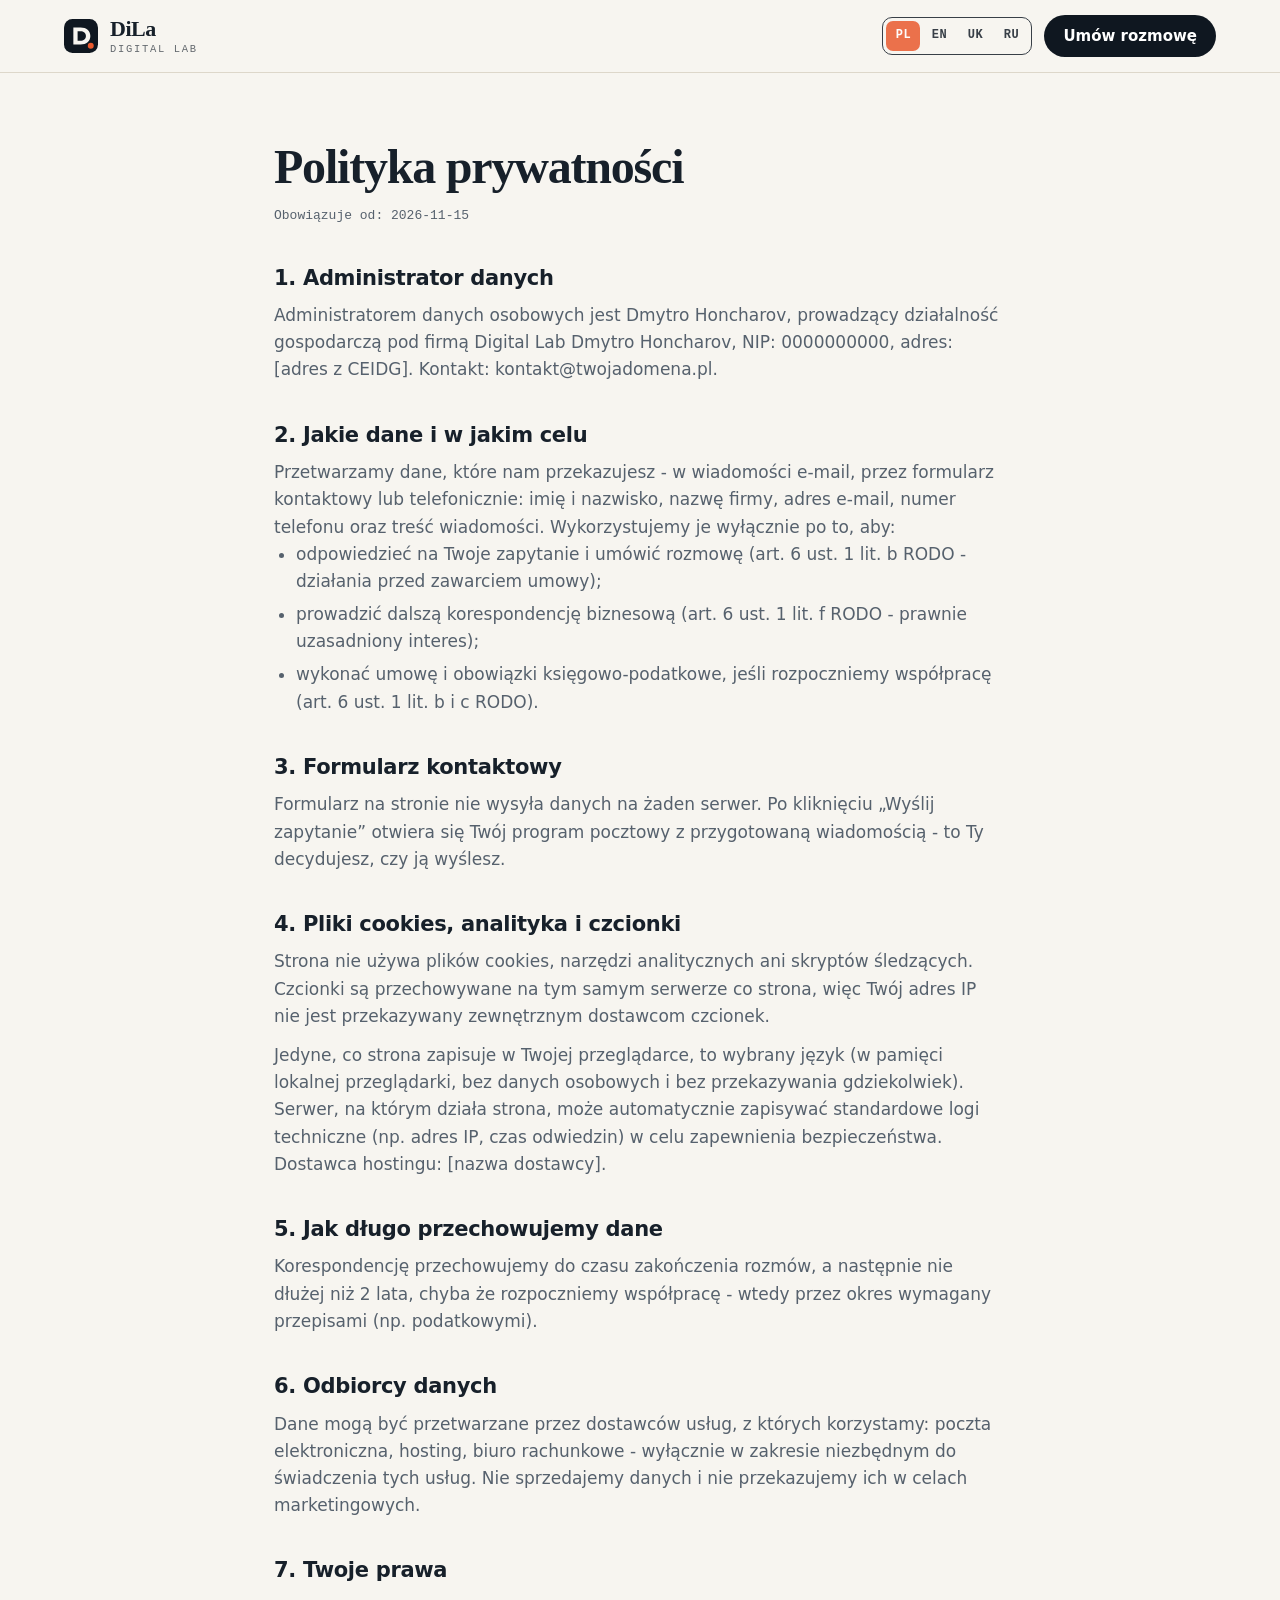
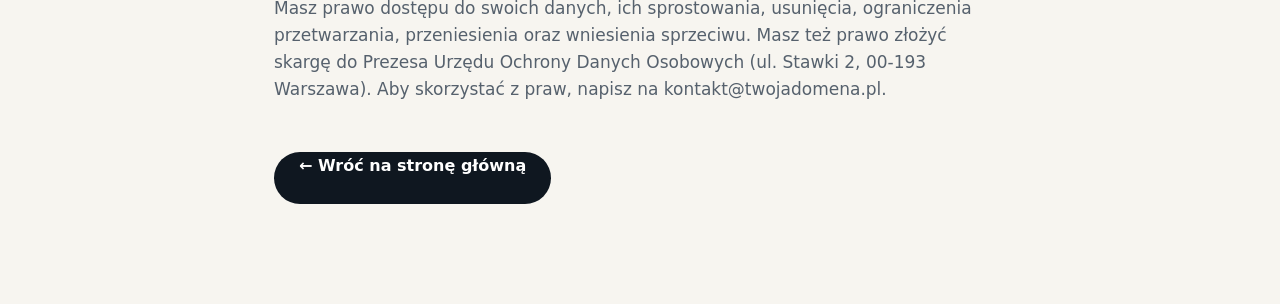
==== commit 59fa32e3: "Rework site content and structure after review Hero, problem, calculator, services, "how it works", " ====
--- a/polityka-prywatnosci.html
+++ b/polityka-prywatnosci.html
@@ -3,7 +3,7 @@
 <head>
   <meta charset="utf-8">
   <meta name="viewport" content="width=device-width, initial-scale=1">
-  <title data-i18n="pol.title">Polityka prywatności — DiLa | Digital Lab</title>
+  <title data-i18n="pol.title">Polityka prywatności - DiLa | Digital Lab</title>
   <meta name="robots" content="noindex">
   <link rel="icon" href="assets/img/favicon.svg" type="image/svg+xml">
   <link rel="stylesheet" href="assets/css/style.css">
@@ -26,7 +26,7 @@
 <body>
 <header class="header">
   <div class="wrap header__inner">
-    <a class="brand" href="index.html" data-keeplang aria-label="DiLa — Digital Lab, strona główna" data-i18n-attr="aria-label:a11y.brand">
+    <a class="brand" href="index.html" data-keeplang aria-label="DiLa - Digital Lab, strona główna" data-i18n-attr="aria-label:a11y.brand">
       <svg class="brand__mark" viewBox="0 0 40 40" aria-hidden="true">
         <rect class="m-bg" width="40" height="40" rx="10"/>
         <path class="m-fg" d="M11 10h8.5C26.4 10 31 14.1 31 20s-4.6 10-11.5 10H11V10zm5 4.4v11.2h3.3c3.9 0 6.5-2.2 6.5-5.6s-2.6-5.6-6.5-5.6H16z"/>
@@ -58,25 +58,25 @@
     <p data-i18n="pol.1p">Administratorem danych osobowych jest Dmytro Honcharov, prowadzący działalność gospodarczą pod firmą Digital Lab Dmytro Honcharov, NIP: 0000000000, adres: [adres z CEIDG]. Kontakt: kontakt@twojadomena.pl.</p>
 
     <h2 data-i18n="pol.2h">2. Jakie dane i w jakim celu</h2>
-    <p data-i18n="pol.2p">Przetwarzamy dane, które nam przekazujesz — w wiadomości e-mail, przez formularz kontaktowy lub telefonicznie: imię i nazwisko, nazwę firmy, adres e-mail, numer telefonu oraz treść wiadomości. Wykorzystujemy je wyłącznie po to, aby:</p>
+    <p data-i18n="pol.2p">Przetwarzamy dane, które nam przekazujesz - w wiadomości e-mail, przez formularz kontaktowy lub telefonicznie: imię i nazwisko, nazwę firmy, adres e-mail, numer telefonu oraz treść wiadomości. Wykorzystujemy je wyłącznie po to, aby:</p>
     <ul>
-      <li data-i18n="pol.2a">odpowiedzieć na Twoje zapytanie i umówić rozmowę (art. 6 ust. 1 lit. b RODO — działania przed zawarciem umowy);</li>
-      <li data-i18n="pol.2b">prowadzić dalszą korespondencję biznesową (art. 6 ust. 1 lit. f RODO — prawnie uzasadniony interes);</li>
+      <li data-i18n="pol.2a">odpowiedzieć na Twoje zapytanie i umówić rozmowę (art. 6 ust. 1 lit. b RODO - działania przed zawarciem umowy);</li>
+      <li data-i18n="pol.2b">prowadzić dalszą korespondencję biznesową (art. 6 ust. 1 lit. f RODO - prawnie uzasadniony interes);</li>
       <li data-i18n="pol.2c">wykonać umowę i obowiązki księgowo-podatkowe, jeśli rozpoczniemy współpracę (art. 6 ust. 1 lit. b i c RODO).</li>
     </ul>
 
     <h2 data-i18n="pol.3h">3. Formularz kontaktowy</h2>
-    <p data-i18n="pol.3p">Formularz na stronie nie wysyła danych na żaden serwer. Po kliknięciu „Wyślij zapytanie” otwiera się Twój program pocztowy z przygotowaną wiadomością — to Ty decydujesz, czy ją wyślesz.</p>
+    <p data-i18n="pol.3p">Formularz na stronie nie wysyła danych na żaden serwer. Po kliknięciu „Wyślij zapytanie” otwiera się Twój program pocztowy z przygotowaną wiadomością - to Ty decydujesz, czy ją wyślesz.</p>
 
     <h2 data-i18n="pol.4h">4. Pliki cookies, analityka i czcionki</h2>
     <p data-i18n="pol.4p1">Strona nie używa plików cookies, narzędzi analitycznych ani skryptów śledzących. Czcionki są przechowywane na tym samym serwerze co strona, więc Twój adres IP nie jest przekazywany zewnętrznym dostawcom czcionek.</p>
     <p data-i18n="pol.4p2">Jedyne, co strona zapisuje w Twojej przeglądarce, to wybrany język (w pamięci lokalnej przeglądarki, bez danych osobowych i bez przekazywania gdziekolwiek). Serwer, na którym działa strona, może automatycznie zapisywać standardowe logi techniczne (np. adres IP, czas odwiedzin) w celu zapewnienia bezpieczeństwa. Dostawca hostingu: [nazwa dostawcy].</p>
 
     <h2 data-i18n="pol.5h">5. Jak długo przechowujemy dane</h2>
-    <p data-i18n="pol.5p">Korespondencję przechowujemy do czasu zakończenia rozmów, a następnie nie dłużej niż 2 lata, chyba że rozpoczniemy współpracę — wtedy przez okres wymagany przepisami (np. podatkowymi).</p>
+    <p data-i18n="pol.5p">Korespondencję przechowujemy do czasu zakończenia rozmów, a następnie nie dłużej niż 2 lata, chyba że rozpoczniemy współpracę - wtedy przez okres wymagany przepisami (np. podatkowymi).</p>
 
     <h2 data-i18n="pol.6h">6. Odbiorcy danych</h2>
-    <p data-i18n="pol.6p">Dane mogą być przetwarzane przez dostawców usług, z których korzystamy: poczta elektroniczna, hosting, biuro rachunkowe — wyłącznie w zakresie niezbędnym do świadczenia tych usług. Nie sprzedajemy danych i nie przekazujemy ich w celach marketingowych.</p>
+    <p data-i18n="pol.6p">Dane mogą być przetwarzane przez dostawców usług, z których korzystamy: poczta elektroniczna, hosting, biuro rachunkowe - wyłącznie w zakresie niezbędnym do świadczenia tych usług. Nie sprzedajemy danych i nie przekazujemy ich w celach marketingowych.</p>
 
     <h2 data-i18n="pol.7h">7. Twoje prawa</h2>
     <p data-i18n="pol.7p">Masz prawo dostępu do swoich danych, ich sprostowania, usunięcia, ograniczenia przetwarzania, przeniesienia oraz wniesienia sprzeciwu. Masz też prawo złożyć skargę do Prezesa Urzędu Ochrony Danych Osobowych (ul. Stawki 2, 00-193 Warszawa). Aby skorzystać z praw, napisz na kontakt@twojadomena.pl.</p>
--- a/assets/css/style.css
+++ b/assets/css/style.css
@@ -285,7 +285,10 @@
 .demo {
   position: relative; background: var(--ink-2); border: 1px solid var(--ink-line); border-radius: 18px;
   box-shadow: var(--shadow-lg); overflow: hidden; font-size: 14.5px;
-}
+  display: flex; flex-direction: column; /* min-height ustawia main.js (najwyższy przykład), stopka przyklejona do dołu */
+}
+.demo .demo__body { flex: 1; grid-template-rows: auto auto 1fr; }
+.demo .demo__human { align-self: end; }
 .demo__bar {
   display: flex; align-items: center; gap: 14px; padding: 12px 16px; border-bottom: 1px solid var(--ink-line);
   background: rgba(255, 255, 255, .02);
@@ -353,6 +356,9 @@
 .demo__send svg { width: 15px; height: 15px; }
 .demo.is-ready .demo__human { border-color: rgba(255, 138, 99, .55); background: rgba(234, 90, 47, .06); }
 .demo.is-ready .demo__send { background: var(--accent); color: var(--ink); box-shadow: 0 0 0 0 rgba(234, 90, 47, .6); animation: pulse 1.8s ease-out infinite; }
+/* Scenariusz „AI zrobił wszystko sam”: stopka jako potwierdzenie, bez przycisku do kliknięcia */
+.demo.is-auto.is-ready .demo__human { border-color: rgba(74, 222, 128, .45); background: rgba(74, 222, 128, .06); }
+.demo.is-auto.is-ready .demo__send { background: var(--ok-on-dark); color: var(--ink); box-shadow: none; animation: none; }
 @keyframes pulse { 0% { box-shadow: 0 0 0 0 rgba(234, 90, 47, .55); } 100% { box-shadow: 0 0 0 14px rgba(234, 90, 47, 0); } }
 .demo__caption { margin-top: 16px; font-size: 13px; color: var(--ink-muted); text-align: center; font-family: var(--f-mono); letter-spacing: .02em; }
 .demo__switch { display: flex; justify-content: center; gap: 8px; margin-top: 12px; }
@@ -405,6 +411,18 @@
 }
 .timeline__foot b { font-family: var(--f-mono); color: var(--text); white-space: nowrap; }
 
+/* Dwa przykłady obok siebie w kolumnie: bez automatyzacji i z asystentem */
+.timelines { display: grid; gap: 24px; }
+.problem__intro { position: sticky; top: 110px; }
+.timeline--ai { border-color: #b9dccb; }
+.timeline--ai .timeline__head { color: var(--ok); border-bottom-color: #b9dccb; }
+.tl-row--ai { background: #e4f4ec; margin: 0 -28px; padding-left: 28px; padding-right: 28px; border-bottom-style: solid; border-color: #b9dccb; }
+.tl-row--ai .tl-time, .tl-row--ai .tl-title { color: var(--ok); }
+.tl-row--ai .tl-dot { border-color: var(--ok); background: var(--ok); }
+.tl-tag--ok { background: var(--ok); }
+.pain__fix { margin-top: 14px; padding-top: 14px; border-top: 1px dashed var(--line); color: var(--text); font-size: 15.5px; }
+.pain__fix b { color: var(--ok); font-weight: 650; }
+
 /* ---------- Bóle: karty ---------- */
 .pains { display: grid; grid-template-columns: repeat(3, 1fr); gap: 1px; background: var(--line); border: 1px solid var(--line); border-radius: var(--radius); overflow: hidden; margin-top: 88px; }
 .pain { background: var(--paper); padding: 32px 30px 34px; transition: background .25s; }
@@ -453,6 +471,12 @@
 .calc__divider { height: 1px; background: var(--ink-line); margin: 32px 0; }
 .calc__save { display: grid; grid-template-columns: 1fr 1fr; gap: 20px; }
 .calc__save-v { font-family: var(--f-mono); font-size: 28px; font-weight: 600; color: var(--ok-on-dark); margin-top: 6px; font-variant-numeric: tabular-nums; }
+.calc__note { margin-top: 22px; text-align: center; color: var(--muted); font-size: 16.5px; }
+.calc__note b { color: var(--text); }
+.calc__or { margin-top: 22px; padding-top: 18px; border-top: 1px dashed var(--ink-line); display: grid; grid-template-columns: auto 1fr; gap: 4px 16px; align-items: baseline; }
+.calc__or-k { font-family: var(--f-mono); font-size: 12px; letter-spacing: .12em; text-transform: uppercase; color: var(--ink-muted); }
+.calc__or-v { font-family: var(--f-mono); font-size: 28px; font-weight: 600; color: var(--ok-on-dark); font-variant-numeric: tabular-nums; }
+.calc__or-d { grid-column: 1 / -1; color: var(--ink-muted); font-size: 14.5px; line-height: 1.45; }
 .calc__assume { font-size: 13px; color: var(--ink-muted); margin-top: auto; padding-top: 32px; line-height: 1.5; }
 .calc__assume a { color: var(--ink-text); }
 
@@ -544,10 +568,10 @@
 .p-step p { color: var(--muted); font-size: 16px; }
 .p-step ul { margin-top: 14px; display: grid; gap: 6px; }
 .p-step li { font-size: 15px; display: grid; grid-template-columns: 16px 1fr; gap: 8px; color: var(--text); }
-.p-step li::before { content: "—"; color: var(--accent-strong); }
+.p-step li::before { content: "-"; color: var(--accent-strong); }
 
 /* ---------- Cennik ---------- */
-.pricing { display: grid; grid-template-columns: .8fr 1.1fr 1.1fr; gap: 20px; align-items: stretch; }
+.pricing { display: grid; grid-template-columns: .8fr 1fr 1.1fr 1fr; gap: 20px; align-items: stretch; }
 .price {
   border-radius: 18px; padding: 36px 32px; background: var(--card); border: 1px solid var(--line); display: flex; flex-direction: column;
 }
@@ -654,10 +678,6 @@
 .cta__points li { display: grid; grid-template-columns: 26px 1fr; gap: 12px; color: var(--ink-muted); }
 .cta__points b { color: var(--ink-text); font-weight: 600; }
 .cta__points svg { width: 20px; height: 20px; color: var(--ok-on-dark); margin-top: 3px; }
-.cta__direct { margin-top: 40px; padding-top: 28px; border-top: 1px solid var(--ink-line); display: grid; gap: 10px; }
-.cta__direct a { text-decoration: none; display: inline-flex; gap: 12px; align-items: center; color: var(--ink-text); font-weight: 500; width: fit-content; }
-.cta__direct a:hover { color: var(--accent-on-dark); }
-.cta__direct svg { width: 18px; height: 18px; color: var(--ink-muted); }
 
 .form { background: var(--paper); color: var(--text); border-radius: 20px; padding: 40px; box-shadow: var(--shadow-lg); display: grid; gap: 18px; }
 .form__title { font-family: var(--f-display); font-size: 26px; font-weight: 560; }
@@ -713,7 +733,7 @@
   .pipe::after { display: none; }
   .modules { grid-template-columns: repeat(2, 1fr); }
   .pricing { grid-template-columns: 1fr 1fr; }
-  .price--free { grid-column: span 2; }
+  .price--free { grid-column: auto; }
 }
 @media (max-width: 960px) {
   body { font-size: 16.5px; }
@@ -722,7 +742,7 @@
   .hero__grid, .problem__grid, .about, .faq__grid, .cta__grid, .calc, .section-head--split { grid-template-columns: 1fr; }
   .hero__grid { gap: 56px; }
   .problem__grid, .about, .faq__grid, .cta__grid { gap: 48px; }
-  .faq__aside { position: static; }
+  .faq__aside, .problem__intro { position: static; }
   .principles { grid-template-columns: 1fr 1fr; }
   .pains { grid-template-columns: 1fr 1fr; }
   .process { grid-template-columns: 1fr 1fr; row-gap: 48px; }
@@ -762,7 +782,7 @@
   .calc__inputs, .calc__result { padding: 30px 22px; }
   .timeline { padding: 6px 18px; }
   .tl-row { grid-template-columns: 52px 14px 1fr; gap: 12px; }
-  .tl-row--rival { margin: 0 -18px; padding-left: 18px; padding-right: 18px; }
+  .tl-row--rival, .tl-row--ai { margin: 0 -18px; padding-left: 18px; padding-right: 18px; }
   .timeline__foot { flex-direction: column; gap: 4px; }
   .compare__table thead { display: none; }
   .compare__table, .compare__table tbody, .compare__table tr, .compare__table th, .compare__table td { display: block; width: 100%; }
@@ -831,3 +851,32 @@
   .svc__d { grid-column: auto; }
   .wins__grid { grid-template-columns: 1fr 1fr; }
 }
+
+/* Pojedyncze usługi: baner pod listą usług */
+.solo { margin-top: 40px; display: grid; grid-template-columns: 1fr auto; gap: 32px; align-items: center; padding: 30px 34px; background: var(--card); border: 1px solid var(--line); border-left: 4px solid var(--accent); border-radius: var(--radius); box-shadow: var(--shadow); }
+.solo__k { font-family: var(--f-mono); font-size: 12px; letter-spacing: .12em; text-transform: uppercase; color: var(--accent-strong); }
+.solo h3 { font-family: var(--f-display); font-size: 26px; font-weight: 560; margin: 6px 0 8px; }
+.solo p { color: var(--muted); max-width: 64ch; }
+@media (max-width: 960px) { .solo { grid-template-columns: 1fr; gap: 22px; padding: 26px 22px; } }
+
+/* Kontakt: telefon i e-mail jako równorzędne kafelki */
+.channels { margin-top: 32px; display: grid; grid-template-columns: 1fr 1fr; gap: 14px; }
+.channel { display: flex; gap: 14px; align-items: center; padding: 16px 18px; border: 1px solid var(--ink-line); border-radius: 14px; background: rgba(255,255,255,.04); color: var(--ink-text); text-decoration: none; transition: border-color .25s, background .25s; }
+.channel:hover { border-color: var(--accent-on-dark); background: rgba(255,255,255,.07); }
+.channel svg { width: 26px; height: 26px; color: var(--accent-on-dark); flex: none; }
+.channel small { display: block; font-family: var(--f-mono); font-size: 11.5px; letter-spacing: .1em; text-transform: uppercase; color: var(--ink-muted); margin-bottom: 2px; }
+.channel span { font-weight: 600; font-size: 17px; overflow-wrap: anywhere; }
+.channels__note { margin-top: 14px; color: var(--ink-muted); font-size: 15px; }
+.channels__note b { color: var(--ink-text); font-weight: 600; }
+@media (max-width: 640px) { .channels { grid-template-columns: 1fr; } }
+
+/* Formularz: preferowany sposób kontaktu */
+.field--choice { border: 0; padding: 0; margin: 0; min-width: 0; }
+.field--choice legend { font-size: 14px; font-weight: 600; padding: 0; margin-bottom: 7px; }
+.choice { display: flex; flex-wrap: wrap; gap: 10px; }
+.field .choice label { display: inline-flex; align-items: center; gap: 8px; padding: 10px 14px; border: 1px solid var(--line); border-radius: 10px; background: #fff; cursor: pointer; font-weight: 500; }
+.field .choice label span { color: var(--text); font-weight: 500; }
+.choice input { width: 18px; height: 18px; accent-color: var(--ink); }
+.choice label:has(input:checked) { border-color: var(--ink); box-shadow: 0 0 0 3px rgba(234, 90, 47, .15); }
+
+.price__value--range { font-size: 32px; letter-spacing: -0.02em; }
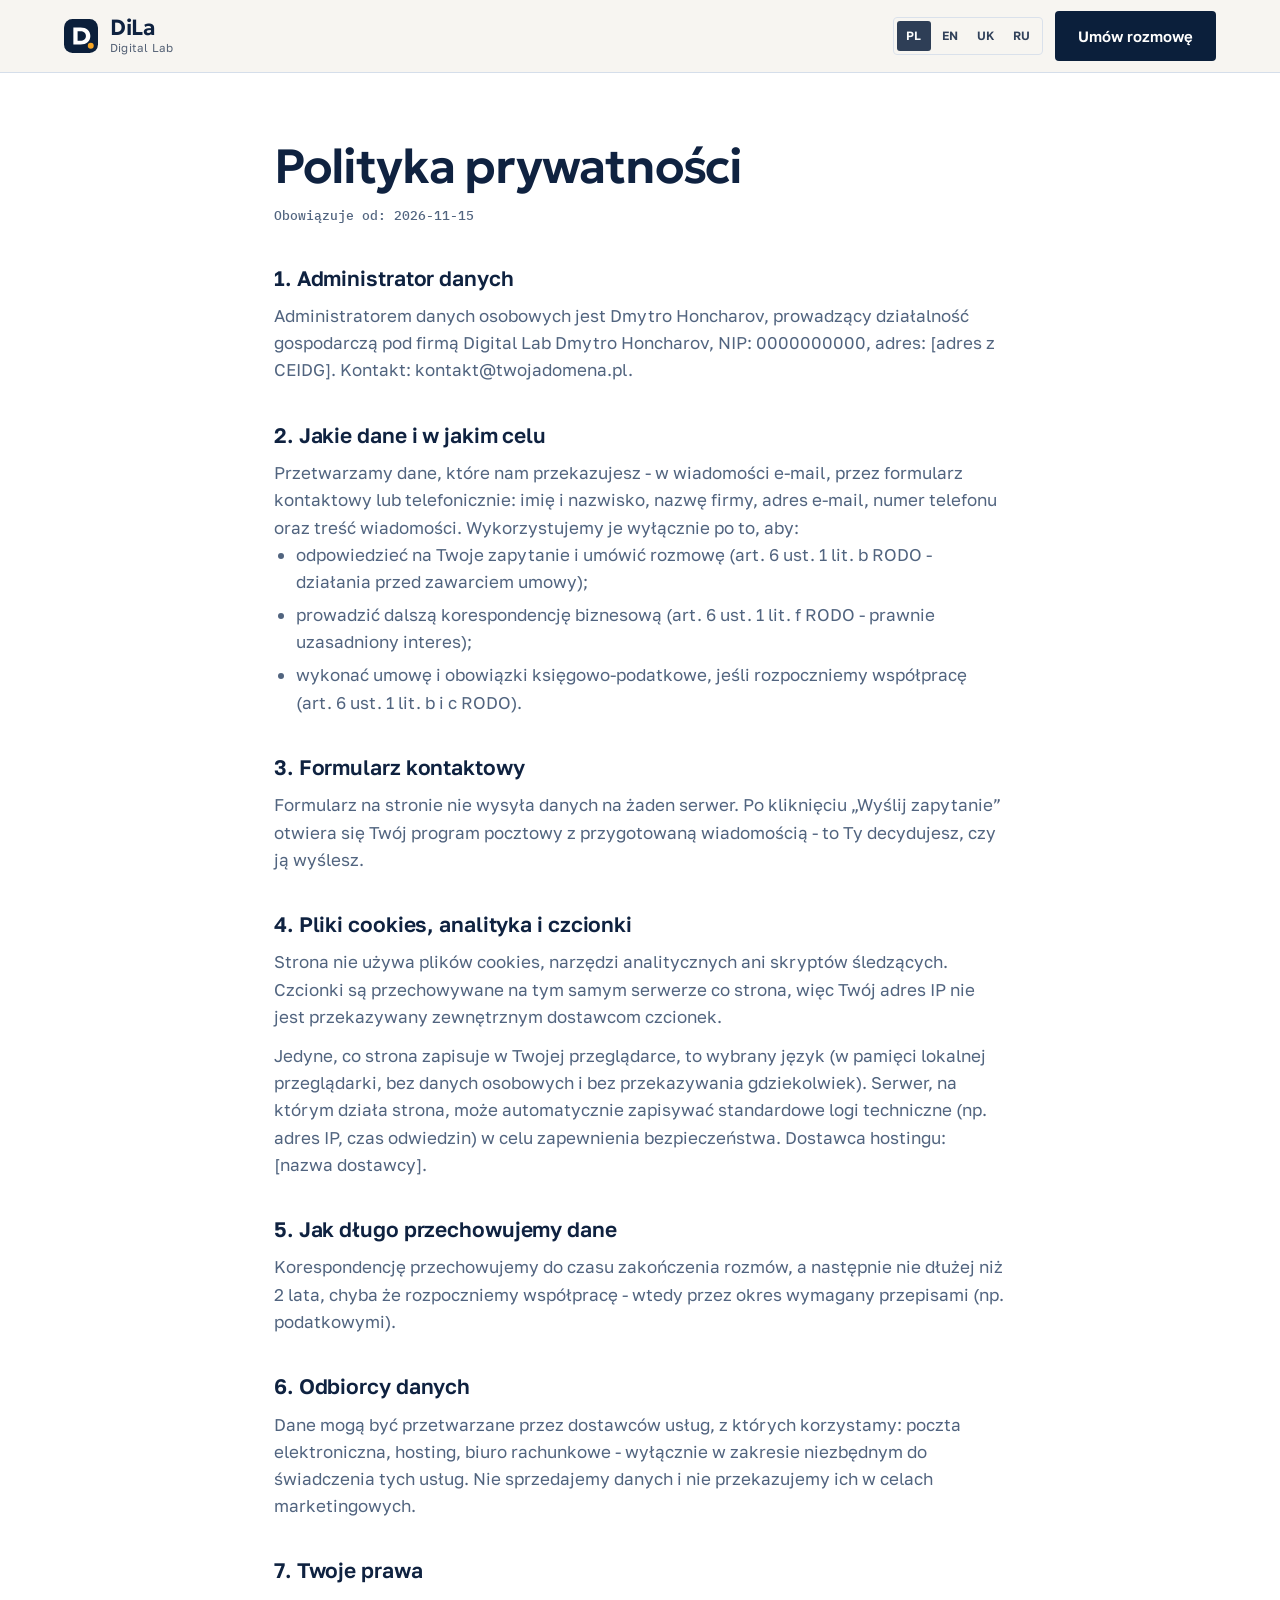
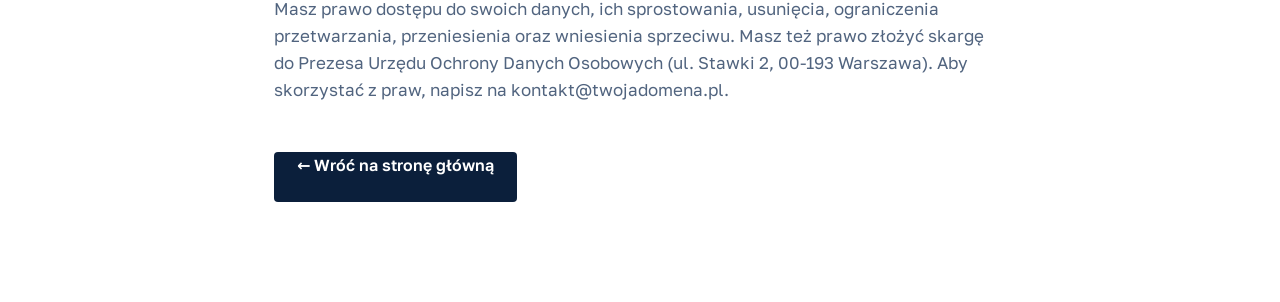
==== commit f5b3b3ca: "New visual design: B2B "signal" style Add design.css layer (navy base, single amber accent for actio" ====
--- a/polityka-prywatnosci.html
+++ b/polityka-prywatnosci.html
@@ -7,6 +7,7 @@
   <meta name="robots" content="noindex">
   <link rel="icon" href="assets/img/favicon.svg" type="image/svg+xml">
   <link rel="stylesheet" href="assets/css/style.css">
+  <link rel="stylesheet" href="assets/css/design.css">
   <script>(function(){try{var l=new URLSearchParams(location.search).get("lang")||localStorage.getItem("dila-lang");if(/^(en|uk|ru)$/.test(l)){document.documentElement.classList.add("i18n-pending");setTimeout(function(){document.documentElement.classList.remove("i18n-pending")},2500)}}catch(e){}})();</script>
   <style>
     .legal { padding: 140px 0 100px; }
--- a/assets/css/style.css
+++ b/assets/css/style.css
@@ -3,76 +3,6 @@
    Kierunek: „laboratorium dla biznesu” — ciepły papier, głęboki atrament,
    jeden sygnałowy kolor (cynober) i etykiety w kroju mono jak w protokole.
    ========================================================================= */
-
-/* ---------- Fonty (hostowane lokalnie: brak transferu IP do Google) ---------- */
-@font-face {
-  font-family: "Fraunces";
-  src: url("../fonts/fraunces-latin-wght-normal.woff2") format("woff2-variations");
-  font-weight: 100 900; font-style: normal; font-display: swap;
-  unicode-range: U+0000-00FF, U+0131, U+0152-0153, U+02BB-02BC, U+02C6, U+02DA, U+02DC, U+0304, U+0308, U+0329, U+2000-206F, U+20AC, U+2122, U+2191, U+2193, U+2212, U+2215, U+FEFF, U+FFFD;
-}
-@font-face {
-  font-family: "Fraunces";
-  src: url("../fonts/fraunces-latin-ext-wght-normal.woff2") format("woff2-variations");
-  font-weight: 100 900; font-style: normal; font-display: swap;
-  unicode-range: U+0100-02BA, U+02BD-02C5, U+02C7-02CC, U+02CE-02D7, U+02DD-02FF, U+0304, U+0308, U+0329, U+1D00-1DBF, U+1E00-1E9F, U+1EF2-1EFF, U+2020, U+20A0-20AB, U+20AD-20C0, U+2113, U+2C60-2C7F, U+A720-A7FF;
-}
-@font-face {
-  font-family: "Inter";
-  src: url("../fonts/inter-latin-wght-normal.woff2") format("woff2-variations");
-  font-weight: 100 900; font-style: normal; font-display: swap;
-  unicode-range: U+0000-00FF, U+0131, U+0152-0153, U+02BB-02BC, U+02C6, U+02DA, U+02DC, U+0304, U+0308, U+0329, U+2000-206F, U+20AC, U+2122, U+2191, U+2193, U+2212, U+2215, U+FEFF, U+FFFD;
-}
-@font-face {
-  font-family: "Inter";
-  src: url("../fonts/inter-latin-ext-wght-normal.woff2") format("woff2-variations");
-  font-weight: 100 900; font-style: normal; font-display: swap;
-  unicode-range: U+0100-02BA, U+02BD-02C5, U+02C7-02CC, U+02CE-02D7, U+02DD-02FF, U+0304, U+0308, U+0329, U+1D00-1DBF, U+1E00-1E9F, U+1EF2-1EFF, U+2020, U+20A0-20AB, U+20AD-20C0, U+2113, U+2C60-2C7F, U+A720-A7FF;
-}
-@font-face {
-  font-family: "JetBrains Mono";
-  src: url("../fonts/jetbrains-mono-latin-wght-normal.woff2") format("woff2-variations");
-  font-weight: 100 800; font-style: normal; font-display: swap;
-  unicode-range: U+0000-00FF, U+0131, U+0152-0153, U+02BB-02BC, U+02C6, U+02DA, U+02DC, U+0304, U+0308, U+0329, U+2000-206F, U+20AC, U+2122, U+2191, U+2193, U+2212, U+2215, U+FEFF, U+FFFD;
-}
-@font-face {
-  font-family: "JetBrains Mono";
-  src: url("../fonts/jetbrains-mono-latin-ext-wght-normal.woff2") format("woff2-variations");
-  font-weight: 100 800; font-style: normal; font-display: swap;
-  unicode-range: U+0100-02BA, U+02BD-02C5, U+02C7-02CC, U+02CE-02D7, U+02DD-02FF, U+0304, U+0308, U+0329, U+1D00-1DBF, U+1E00-1E9F, U+1EF2-1EFF, U+2020, U+20A0-20AB, U+20AD-20C0, U+2113, U+2C60-2C7F, U+A720-A7FF;
-}
-/* Cyrylica (uk, ru). Fraunces nie ma cyrylicy, więc w nagłówkach cyrylicę
-   dostarcza Literata (podobny, „książkowy” charakter) pod tą samą nazwą rodziny. */
-@font-face {
-  font-family: "Fraunces";
-  src: url("../fonts/literata-cyrillic-wght-normal.woff2") format("woff2-variations");
-  font-weight: 100 900; font-style: normal; font-display: swap;
-  unicode-range: U+0301, U+0400-045F, U+0490-0491, U+04B0-04B1, U+2116;
-}
-@font-face {
-  font-family: "Fraunces";
-  src: url("../fonts/literata-cyrillic-ext-wght-normal.woff2") format("woff2-variations");
-  font-weight: 100 900; font-style: normal; font-display: swap;
-  unicode-range: U+0460-052F, U+1C80-1C88, U+20B4, U+2DE0-2DFF, U+A640-A69F, U+FE2E-FE2F;
-}
-@font-face {
-  font-family: "Inter";
-  src: url("../fonts/inter-cyrillic-wght-normal.woff2") format("woff2-variations");
-  font-weight: 100 900; font-style: normal; font-display: swap;
-  unicode-range: U+0301, U+0400-045F, U+0490-0491, U+04B0-04B1, U+2116;
-}
-@font-face {
-  font-family: "Inter";
-  src: url("../fonts/inter-cyrillic-ext-wght-normal.woff2") format("woff2-variations");
-  font-weight: 100 900; font-style: normal; font-display: swap;
-  unicode-range: U+0460-052F, U+1C80-1C88, U+20B4, U+2DE0-2DFF, U+A640-A69F, U+FE2E-FE2F;
-}
-@font-face {
-  font-family: "JetBrains Mono";
-  src: url("../fonts/jetbrains-mono-cyrillic-wght-normal.woff2") format("woff2-variations");
-  font-weight: 100 800; font-style: normal; font-display: swap;
-  unicode-range: U+0301, U+0400-045F, U+0490-0491, U+04B0-04B1, U+2116;
-}
 
 /* ---------- Tokeny ---------- */
 :root {
--- a/assets/css/design.css
+++ b/assets/css/design.css
@@ -0,0 +1,550 @@
+/* =========================================================================
+   DiLa - design.css (nakładka na style.css)
+   Kierunek: „B2B / sygnał”. Granat jako baza zaufania, jeden ciepły akcent
+   (bursztyn) tylko dla akcji, siatka, linie 1px, bez poświat i cieni.
+   Fonty (hostowane lokalnie): Geologica (nagłówki), Golos Text (tekst), Plex Mono (liczby).
+   Część 1: strukturalna baza (płaskie komponenty). Część 2: paleta, fonty i detale.
+   ========================================================================= */
+
+/* ===== Część 1: baza ===== */
+
+/* ---------- Fonty ---------- */
+
+
+@font-face { font-family: "Plex Mono"; src: url("../fonts/ibm-plex-mono-latin-500-normal.woff2") format("woff2"); font-weight: 400 600; font-style: normal; font-display: swap;
+  unicode-range: U+0000-00FF, U+0131, U+0152-0153, U+02BB-02BC, U+02C6, U+02DA, U+02DC, U+0304, U+0308, U+0329, U+2000-206F, U+20AC, U+2122, U+2191, U+2193, U+2212, U+2215, U+FEFF, U+FFFD; }
+@font-face { font-family: "Plex Mono"; src: url("../fonts/ibm-plex-mono-latin-ext-500-normal.woff2") format("woff2"); font-weight: 400 600; font-style: normal; font-display: swap;
+  unicode-range: U+0100-02BA, U+02BD-02C5, U+02C7-02CC, U+02CE-02D7, U+02DD-02FF, U+0304, U+0308, U+0329, U+1D00-1DBF, U+1E00-1E9F, U+1EF2-1EFF, U+2020, U+20A0-20AB, U+20AD-20C0, U+2113, U+2C60-2C7F, U+A720-A7FF; }
+@font-face { font-family: "Plex Mono"; src: url("../fonts/ibm-plex-mono-cyrillic-500-normal.woff2") format("woff2"); font-weight: 400 600; font-style: normal; font-display: swap;
+  unicode-range: U+0301, U+0400-045F, U+0490-0491, U+04B0-04B1, U+2116; }
+@font-face { font-family: "Plex Mono"; src: url("../fonts/ibm-plex-mono-cyrillic-ext-500-normal.woff2") format("woff2"); font-weight: 400 600; font-style: normal; font-display: swap;
+  unicode-range: U+0460-052F, U+1C80-1C88, U+20B4, U+2DE0-2DFF, U+A640-A69F, U+FE2E-FE2F; }
+
+/* ---------- Tokeny ---------- */
+:root {
+  --ink: #14171a;
+  --ink-2: #1b1f23;
+  --ink-3: #262b30;
+  --ink-line: rgba(255, 255, 255, .16);
+  --ink-text: #f2f3f4;
+  --ink-muted: #a3a9af;
+
+  --paper: #ffffff;
+  --paper-2: #f2f3f4;
+  --paper-3: #dde0e3;
+  --card: #ffffff;
+  --line: #d6d9dd;
+  --text: #14171a;
+  --muted: #565d64;
+
+  --accent: #1f3fbf;
+  --accent-strong: #1f3fbf;
+  --accent-soft: #e8ecfa;
+  --accent-on-dark: #a9b8ff;
+  --bad: #b3261e;
+  --bad-soft: #fbeae8;
+  --ok: #1a7f52;
+  --ok-on-dark: #5fd39b;
+
+  --f-display: "Plex Cond", "Plex Sans", system-ui, -apple-system, "Segoe UI", Roboto, sans-serif;
+  --f-body: "Plex Sans", system-ui, -apple-system, "Segoe UI", Roboto, sans-serif;
+  --f-mono: "Plex Mono", ui-monospace, "Cascadia Mono", Consolas, monospace;
+
+  --radius: 6px;
+  --radius-sm: 4px;
+  --shadow: none;
+  --shadow-lg: none;
+}
+
+body { font-feature-settings: normal; letter-spacing: 0; }
+::selection { background: var(--accent); color: #fff; }
+:focus-visible { outline-color: var(--accent); }
+
+/* Typografia nagłówków: wąski, ciężki grotesk; brak kursywy i kolorowych „wyróżnień” */
+h1, h2, h3, h4 { letter-spacing: -0.005em; }
+.h1 { font-weight: 600; font-size: clamp(46px, 6.4vw, 88px); line-height: 1; letter-spacing: -0.01em; }
+.h2 { font-weight: 600; font-size: clamp(34px, 4.6vw, 58px); line-height: 1.04; letter-spacing: -0.005em; max-width: 22ch; }
+.h2 em, .h1 em, .section--dark .h2 em, .hero .h1 em { font-style: normal; font-weight: inherit; color: inherit; }
+.lead { color: var(--muted); }
+
+/* Etykiety sekcji: zwykły tekst, bez ozdobnej kreski i kapitalików */
+.label {
+  font-family: var(--f-body); font-size: 15px; font-weight: 500; letter-spacing: 0; text-transform: none;
+  color: var(--muted); margin-bottom: 18px; gap: 0;
+}
+.label::before { display: none; }
+.section--dark .label, .hero .label { color: var(--muted); }
+
+.section { padding: 104px 0; border-top: 1px solid var(--line); }
+.section--alt { background: var(--paper-2); }
+.reveal { transform: none; transition: opacity .5s ease; }
+
+/* ---------- Przyciski ---------- */
+.btn { --b-bg: var(--accent); --b-fg: #fff; border-radius: 4px; min-height: 48px; padding: 0 22px; font-weight: 600; transition: background .15s, border-color .15s; }
+.btn:hover { transform: none; box-shadow: none; background: #17309a; }
+.btn:hover svg { transform: none; }
+.btn--ghost { --b-bg: transparent; --b-fg: currentColor; border-color: currentColor; }
+.btn--ghost:hover { background: rgba(127, 127, 127, .1); }
+.btn--ink { --b-bg: var(--ink); --b-fg: #fff; }
+.btn--ink:hover { background: #000; box-shadow: none; }
+.btn--sm { min-height: 40px; padding: 0 16px; }
+
+/* ---------- Nagłówek ---------- */
+.header { color: var(--text); }
+.header.is-scrolled { background: rgba(255, 255, 255, .94); backdrop-filter: none; -webkit-backdrop-filter: none; border-bottom-color: var(--line); }
+.brand__mark .m-bg { fill: var(--ink); }
+.brand__mark .m-fg { fill: #fff; }
+.header.is-scrolled .brand__mark .m-bg { fill: var(--ink); }
+.header.is-scrolled .brand__mark .m-fg { fill: #fff; }
+.brand__mark circle { fill: var(--accent); }
+.brand__name { font-weight: 600; letter-spacing: 0; }
+.brand__sub { font-family: var(--f-body); letter-spacing: .02em; text-transform: none; font-size: 11.5px; opacity: .7; }
+.nav a:not(.btn) { border-radius: 4px; }
+.lang { border-radius: 4px; border-color: var(--line); }
+.lang button { font-family: var(--f-body); border-radius: 3px; }
+.lang button[aria-pressed="true"] { background: var(--ink); color: #fff; }
+.nav-toggle { border-radius: 4px; }
+.footer .brand__mark .m-bg { fill: #fff; }
+.footer .brand__mark .m-fg { fill: var(--ink); }
+
+/* ---------- Hero: jasny, bez siatki i poświaty ---------- */
+.hero { background: var(--paper); color: var(--text); padding: 148px 0 96px; }
+.hero::before, .hero::after { display: none; }
+.hero { --ink: #f2f3f4; --ink-2: #ffffff; --ink-text: #14171a; --ink-muted: #565d64; --ink-line: rgba(20, 23, 26, .16); --ok-on-dark: var(--ok); --accent-on-dark: var(--accent); }
+.hero__lead { color: var(--muted); }
+.hero__lead strong { color: var(--text); }
+.hero__trust { color: var(--muted); }
+.hero__trust svg { color: var(--ok); }
+
+/* ---------- Demo: płaski panel, bez „świateł” okna ---------- */
+.demo { background: #fff; border: 1px solid var(--text); border-radius: 6px; box-shadow: none; }
+.demo__bar { background: var(--paper-2); border-bottom: 1px solid var(--line); }
+.demo__dots { display: none; }
+.demo__title { font-family: var(--f-mono); font-size: 12px; letter-spacing: 0; color: var(--muted); }
+.demo__timer { background: #fff; border: 1px solid var(--line); border-radius: 4px; color: var(--text); }
+.demo__timer b { color: var(--accent); }
+.mail { background: var(--paper-2); border: 1px solid var(--line); border-radius: 4px; }
+.mail__avatar { background: var(--ink); color: #fff; border-radius: 4px; }
+.mail__from, .mail__subject { color: var(--text); }
+.mail__meta { color: var(--muted); }
+.mail__flag { background: #fff; border: 1px solid var(--line); border-radius: 3px; color: var(--muted); font-family: var(--f-mono); }
+.mail__text { color: #353b41; }
+.steps-live { gap: 0; }
+.step-live { background: transparent; border: 0; border-bottom: 1px solid var(--line); border-radius: 0; padding: 12px 0; }
+.step-live.is-active { background: var(--accent-soft); border-color: var(--line); }
+.step-live__icon { border-radius: 4px; border-color: #9aa1a8; }
+.step-live.is-active .step-live__icon { border-color: var(--accent); border-right-color: transparent; border-radius: 50%; }
+.step-live.is-done .step-live__icon { border-color: var(--ok); background: var(--ok); }
+.step-live.is-done .step-live__icon::after { border-color: #fff; }
+.step-live.is-warn.is-done .step-live__icon { border-color: var(--warn); background: var(--warn); }
+.step-live.is-warn.is-done .step-live__icon::after { color: #fff; }
+.step-live__k { font-family: var(--f-body); letter-spacing: .02em; text-transform: none; font-size: 12.5px; color: var(--muted); }
+.step-live__v { color: var(--text); }
+.step-live__v .num { color: var(--ok); }
+.step-live.is-warn .step-live__v .num { color: var(--warn); }
+.demo__human { border: 1px solid var(--line); border-radius: 4px; background: var(--paper-2); }
+.demo__human-text { color: var(--muted); }
+.demo__human-text b { color: var(--text); }
+.demo__send { background: var(--paper-3); color: var(--muted); border-radius: 4px; }
+.demo.is-ready .demo__human { border-color: var(--accent); background: var(--accent-soft); }
+.demo.is-ready .demo__send { background: var(--accent); color: #fff; box-shadow: none; animation: none; }
+.demo.is-auto.is-ready .demo__human { border-color: var(--ok); background: #e5f3ec; }
+.demo.is-auto.is-ready .demo__send { background: var(--ok); color: #fff; }
+.demo__caption { font-family: var(--f-body); letter-spacing: 0; color: var(--muted); }
+.demo__switch button { height: 3px; border-radius: 0; background: #c9cdd1; }
+.demo__switch button[aria-pressed="true"] { background: var(--accent); }
+
+/* ---------- Pasek branż: tekst oddzielony ukośnikami ---------- */
+.for-strip { background: var(--paper); color: var(--muted); border-top: 1px solid var(--line); }
+.for-strip__k { font-family: var(--f-body); letter-spacing: 0; text-transform: none; font-size: 14.5px; font-weight: 600; color: var(--text); }
+.for-strip__list { gap: 4px 0; }
+.for-strip__list li { border: 0; border-radius: 0; padding: 0; font-size: 15px; color: var(--muted); }
+.for-strip__list li + li::before { content: "/"; margin: 0 12px; color: #b4b9be; }
+
+/* ---------- Problem ---------- */
+.problem__note { background: transparent; border-left: 2px solid var(--text); border-radius: 0; }
+.timeline { background: #fff; border-radius: 6px; box-shadow: none; }
+.timeline__head { font-family: var(--f-body); letter-spacing: .02em; text-transform: none; font-size: 14px; font-weight: 600; color: var(--text); }
+.tl-time { font-family: var(--f-mono); }
+.tl-row { border-bottom-style: solid; }
+.tl-dot { border-radius: 2px; }
+.tl-row--rival { background: var(--bad-soft); border-color: #efc7c3; }
+.tl-row--rival .tl-time, .tl-row--rival .tl-title { color: var(--bad); }
+.tl-row--rival .tl-dot { border-color: var(--bad); background: var(--bad); }
+.tl-tag { border-radius: 2px; background: var(--bad); font-family: var(--f-body); letter-spacing: .02em; text-transform: none; font-size: 12px; }
+.tl-tag--ok { background: var(--ok); }
+.timeline--ai { border-color: var(--ok); }
+.timeline--ai .timeline__head { color: var(--ok); border-bottom-color: #b9dccb; }
+.timeline__foot b { font-family: var(--f-mono); }
+
+.pains { background: none; border: 0; border-top: 2px solid var(--text); border-radius: 0; gap: 0 48px; margin-top: 80px; overflow: visible; }
+.pain { background: none; padding: 26px 0 34px; border-bottom: 1px solid var(--line); }
+.pain:hover { background: none; }
+.pain__icon { display: none; }
+.pain__n { font-family: var(--f-mono); color: var(--muted); letter-spacing: 0; }
+.pain h3 { font-size: 26px; font-weight: 600; margin: 10px 0 10px; }
+.pain__fix { border-top: 0; margin-top: 12px; padding-top: 0; }
+.pain__fix b { color: var(--accent); font-weight: 600; }
+
+/* ---------- Kalkulator ---------- */
+.calc { border-radius: 6px; box-shadow: none; border: 1px solid var(--text); }
+.calc__inputs { background: #fff; }
+.calc__result { background: var(--paper-2); color: var(--text); border-left: 1px solid var(--text);
+  --ink-text: #14171a; --ink-muted: #565d64; --ink-line: rgba(20, 23, 26, .18); --ok-on-dark: var(--ok); }
+.calc__result::before { display: none; }
+.calc__k, .calc__or-k { font-family: var(--f-body); letter-spacing: .02em; text-transform: none; font-size: 14px; font-weight: 600; color: var(--text); }
+.calc__big { font-weight: 600; }
+.calc__save-v, .calc__or-v { color: var(--ok); }
+.field-range output { color: var(--accent); font-family: var(--f-mono); }
+input[type="range"]::-webkit-slider-runnable-track { height: 4px; border-radius: 0; background: linear-gradient(90deg, var(--accent) 0 var(--pct), var(--paper-3) var(--pct) 100%); }
+input[type="range"]::-moz-range-track { height: 4px; border-radius: 0; }
+input[type="range"]::-moz-range-progress { height: 4px; border-radius: 0; }
+input[type="range"]::-webkit-slider-thumb { border-radius: 2px; box-shadow: none; border-color: var(--text); background: #fff; margin-top: -10px; }
+input[type="range"]::-moz-range-thumb { border-radius: 2px; }
+
+/* ---------- Usługi ---------- */
+.svc-list { border-top: 2px solid var(--text); }
+.svc:hover { background: none; }
+.svc__n { font-family: var(--f-mono); font-size: 15px; font-weight: 500; color: var(--muted); letter-spacing: 0; padding-top: 10px; }
+.svc__t { font-size: 30px; font-weight: 600; }
+.svc__tags { gap: 2px 0; }
+.svc__tags li { background: none; border-radius: 0; padding: 0; font-family: var(--f-body); font-size: 14.5px; color: var(--muted); }
+.svc__tags li + li::before { content: "/"; margin: 0 10px; color: #b4b9be; }
+.solo { background: var(--paper-2); border: 1px solid var(--text); border-left-width: 1px; border-radius: 0; box-shadow: none; }
+.solo__k { font-family: var(--f-body); letter-spacing: .02em; text-transform: none; font-size: 14px; font-weight: 600; color: var(--accent); }
+.solo h3 { font-weight: 600; }
+
+.wins__k { font-family: var(--f-body); letter-spacing: .02em; text-transform: none; font-size: 14px; font-weight: 600; color: var(--accent); }
+.wins__t { font-weight: 600; }
+.wins__grid { gap: 0 24px; }
+.wins__grid li { background: none; color: var(--text); border: 0; border-top: 1px solid var(--text); border-radius: 0; padding: 16px 0 24px; }
+.wins__grid li:hover { transform: none; }
+.wins__grid svg { display: none; }
+.wins__grid span { color: var(--muted); }
+
+.integrations { border-top: 1px solid var(--line); }
+.integrations__list { gap: 4px 0; }
+.integrations__list li { font-family: var(--f-body); font-size: 15px; background: none; border: 0; border-radius: 0; padding: 0; color: var(--text); }
+.integrations__list li + li::before { content: "/"; margin: 0 12px; color: #b4b9be; }
+
+/* ---------- Jak to działa (jasna wersja sekcji „dark”) ---------- */
+.section--dark:not(.cta) { --ink: #f2f3f4; --ink-2: #ffffff; --ink-text: #14171a; --ink-muted: #565d64; --ink-line: rgba(20, 23, 26, .18);
+  --ok-on-dark: var(--ok); --accent-on-dark: var(--accent); }
+.pipe, .pipe:first-child { border-radius: 0; }
+.pipe { border-color: var(--text); border-right: 0; }
+.pipe:last-child { border-right: 1px solid var(--text); }
+.pipe__n { font-family: var(--f-mono); letter-spacing: 0; }
+.pipe__verb { font-weight: 600; }
+.pipe__chip { font-family: var(--f-mono); }
+.pipe__chip span { border-radius: 2px; background: #e5f3ec; }
+.pipe::after { display: none; }
+.pipe--human { background: var(--accent); color: #fff; border: 1px solid var(--accent); border-radius: 0; }
+.pipe--human .pipe__n { color: rgba(255, 255, 255, .8); }
+.pipe--human p { color: rgba(255, 255, 255, .9); }
+.pipe--human .pipe__chip { color: #fff; }
+.pipe--human .pipe__chip span { background: rgba(255, 255, 255, .18); }
+.compare__table thead th { font-family: var(--f-body); letter-spacing: .02em; text-transform: none; font-size: 14px; font-weight: 600; color: var(--text); }
+.compare__table th, .compare__table td { border-bottom-color: var(--line); }
+.compare__table td.after::before { content: "- "; }
+
+/* ---------- Zasady ---------- */
+.principles { gap: 0 48px; border-top: 2px solid var(--text); }
+.principle { background: none; border: 0; border-bottom: 1px solid var(--line); border-radius: 0; padding: 26px 0 34px; gap: 10px; }
+.principle:hover { transform: none; box-shadow: none; }
+.principle__icon { display: none; }
+.principle h3 { font-size: 26px; font-weight: 600; }
+
+/* ---------- Współpraca ---------- */
+.process::before { display: none; }
+.process { gap: 0 32px; }
+.p-step { border-top: 2px solid var(--text); padding: 18px 0 0; }
+.p-step__dot { width: auto; height: auto; border: 0; background: none !important; border-radius: 0; display: block; place-items: unset; font-size: 15px; color: var(--muted); }
+.p-step__time { font-family: var(--f-body); letter-spacing: 0; text-transform: none; font-size: 14px; font-weight: 600; color: var(--accent); margin-top: 14px; }
+.p-step h3 { font-weight: 600; font-size: 28px; }
+
+/* ---------- Cennik: kolumny rozdzielone linią ---------- */
+.pricing { gap: 0; grid-template-columns: repeat(4, 1fr); border: 1px solid var(--text); background: #fff; }
+.price { border: 0; border-right: 1px solid var(--line); border-radius: 0; padding: 32px 26px; background: #fff; }
+.price:last-child { border-right: 0; }
+.price--feature { background: var(--ink); color: var(--ink-text); border-right-color: var(--ink); box-shadow: none; }
+.price__k { font-family: var(--f-body); letter-spacing: .02em; text-transform: none; font-size: 14px; font-weight: 600; }
+.price h3 { font-weight: 600; font-size: 30px; }
+.price__value { font-weight: 600; font-size: 44px; letter-spacing: -0.01em; }
+.price__value--range { font-size: 30px; }
+.price__list svg { display: none; }
+.price__list li { display: block; position: relative; padding-left: 18px; }
+.price__list li::before { content: "-"; position: absolute; left: 0; color: var(--muted); }
+.price--feature .price__list li::before { color: var(--ink-muted); }
+.price__badge { border-radius: 0; font-family: var(--f-body); letter-spacing: .02em; text-transform: none; font-size: 12.5px; color: #fff; left: 26px; top: -12px; }
+.pricing__note svg { display: none; }
+.pilot { background: var(--paper-2); border: 1px solid var(--text); border-radius: 0; }
+.pilot__seats { display: none; }
+.pilot { grid-template-columns: 1fr auto; }
+.pilot__k { font-family: var(--f-body); letter-spacing: .02em; text-transform: none; font-size: 14px; font-weight: 600; color: var(--accent); }
+.pilot h3 { font-weight: 600; }
+.pilot p { color: var(--muted); }
+
+/* ---------- O nas ---------- */
+.about__photo { background: var(--paper-2); border: 1px solid var(--line); border-radius: 0; }
+.about__photo::after { display: none; }
+.about__monogram { color: var(--text); font-weight: 600; }
+.about__card { background: #fff; border: 1px solid var(--line); border-radius: 0; }
+.about__card span { font-family: var(--f-body); }
+.facts { background: none; border: 0; border-top: 2px solid var(--text); border-radius: 0; gap: 0 32px; }
+.fact { background: none; border-bottom: 1px solid var(--line); padding: 18px 0; }
+.fact__k { font-family: var(--f-body); letter-spacing: .02em; text-transform: none; font-size: 13.5px; font-weight: 600; color: var(--muted); }
+
+/* ---------- FAQ ---------- */
+.faq__list { border-top: 2px solid var(--text); }
+.faq__item summary::after { border: 0; border-radius: 0; background-color: transparent; }
+.faq__item[open] summary::after { background-color: transparent; }
+.faq__item summary:hover::after { border-color: transparent; }
+
+/* ---------- Kontakt (jedyny ciemny blok) ---------- */
+.cta { border-top: 0; }
+.cta::before { display: none; }
+.cta .label { color: var(--ink-muted); }
+.cta .h2 em { color: inherit; }
+.form { background: #fff; border-radius: 4px; box-shadow: none; }
+.form__title { font-weight: 600; }
+.field input, .field select, .field textarea { border-radius: 4px; background: #fff; border-color: #b9bec3; }
+.field input:focus, .field select:focus, .field textarea:focus { border-color: var(--accent); box-shadow: 0 0 0 3px rgba(31, 63, 191, .18); }
+.field .choice label { border-radius: 4px; }
+.choice label:has(input:checked) { border-color: var(--accent); box-shadow: 0 0 0 3px rgba(31, 63, 191, .14); }
+.choice input { accent-color: var(--accent); }
+.form__consent input { accent-color: var(--accent); }
+.channel { border-radius: 4px; background: transparent; }
+.channel svg { color: var(--accent-on-dark); }
+.channel small { font-family: var(--f-body); letter-spacing: .02em; text-transform: none; font-size: 13px; }
+.cta .btn--ink { --b-bg: #fff; --b-fg: var(--ink); }
+
+/* ---------- Stopka ---------- */
+.footer h4 { font-family: var(--f-body); letter-spacing: .02em; text-transform: none; font-size: 14px; font-weight: 600; }
+
+@media (max-width: 1100px) {
+  .pricing { grid-template-columns: 1fr 1fr; }
+  .price { border-bottom: 1px solid var(--line); }
+  .pipe, .pipe:first-child, .pipe--human { border-radius: 0; border: 1px solid var(--text); }
+}
+@media (max-width: 960px) {
+  .section { padding: 80px 0; }
+  .pains, .principles { grid-template-columns: 1fr 1fr; }
+  .pilot { grid-template-columns: 1fr; }
+}
+@media (max-width: 640px) {
+  .section { padding: 64px 0; }
+  .pains, .principles, .pricing, .facts, .process { grid-template-columns: 1fr; }
+  .price { border-right: 0; }
+  .p-step { margin-bottom: 8px; }
+}
+
+/* ---------- Poprawki po przeglądzie ---------- */
+.mail__avatar { background: #14171a !important; color: #fff; }
+.h1 { font-size: clamp(42px, 5.4vw, 72px); }
+.compare__table td.after::before { content: ""; }
+.channel span { font-size: 15.5px; overflow-wrap: normal; }
+.channel { gap: 12px; padding: 14px 16px; }
+
+/* ===== Część 2: paleta, fonty, detale ===== */
+
+@font-face { font-family: "Geologica"; src: url("../fonts/geologica-latin-wght-normal.woff2") format("woff2-variations"); font-weight: 100 900; font-style: normal; font-display: swap;
+  unicode-range: U+0000-00FF, U+0131, U+0152-0153, U+02BB-02BC, U+02C6, U+02DA, U+02DC, U+0304, U+0308, U+0329, U+2000-206F, U+20AC, U+2122, U+2191, U+2193, U+2212, U+2215, U+FEFF, U+FFFD; }
+@font-face { font-family: "Geologica"; src: url("../fonts/geologica-latin-ext-wght-normal.woff2") format("woff2-variations"); font-weight: 100 900; font-style: normal; font-display: swap;
+  unicode-range: U+0100-02BA, U+02BD-02C5, U+02C7-02CC, U+02CE-02D7, U+02DD-02FF, U+0304, U+0308, U+0329, U+1D00-1DBF, U+1E00-1E9F, U+1EF2-1EFF, U+2020, U+20A0-20AB, U+20AD-20C0, U+2113, U+2C60-2C7F, U+A720-A7FF; }
+@font-face { font-family: "Geologica"; src: url("../fonts/geologica-cyrillic-wght-normal.woff2") format("woff2-variations"); font-weight: 100 900; font-style: normal; font-display: swap;
+  unicode-range: U+0301, U+0400-045F, U+0490-0491, U+04B0-04B1, U+2116; }
+@font-face { font-family: "Geologica"; src: url("../fonts/geologica-cyrillic-ext-wght-normal.woff2") format("woff2-variations"); font-weight: 100 900; font-style: normal; font-display: swap;
+  unicode-range: U+0460-052F, U+1C80-1C88, U+20B4, U+2DE0-2DFF, U+A640-A69F, U+FE2E-FE2F; }
+@font-face { font-family: "Golos"; src: url("../fonts/golos-text-latin-wght-normal.woff2") format("woff2-variations"); font-weight: 400 900; font-style: normal; font-display: swap;
+  unicode-range: U+0000-00FF, U+0131, U+0152-0153, U+02BB-02BC, U+02C6, U+02DA, U+02DC, U+0304, U+0308, U+0329, U+2000-206F, U+20AC, U+2122, U+2191, U+2193, U+2212, U+2215, U+FEFF, U+FFFD; }
+@font-face { font-family: "Golos"; src: url("../fonts/golos-text-latin-ext-wght-normal.woff2") format("woff2-variations"); font-weight: 400 900; font-style: normal; font-display: swap;
+  unicode-range: U+0100-02BA, U+02BD-02C5, U+02C7-02CC, U+02CE-02D7, U+02DD-02FF, U+0304, U+0308, U+0329, U+1D00-1DBF, U+1E00-1E9F, U+1EF2-1EFF, U+2020, U+20A0-20AB, U+20AD-20C0, U+2113, U+2C60-2C7F, U+A720-A7FF; }
+@font-face { font-family: "Golos"; src: url("../fonts/golos-text-cyrillic-wght-normal.woff2") format("woff2-variations"); font-weight: 400 900; font-style: normal; font-display: swap;
+  unicode-range: U+0301, U+0400-045F, U+0490-0491, U+04B0-04B1, U+2116; }
+@font-face { font-family: "Golos"; src: url("../fonts/golos-text-cyrillic-ext-wght-normal.woff2") format("woff2-variations"); font-weight: 400 900; font-style: normal; font-display: swap;
+  unicode-range: U+0460-052F, U+1C80-1C88, U+20B4, U+2DE0-2DFF, U+A640-A69F, U+FE2E-FE2F; }
+
+:root {
+  --navy: #0b1f3b;
+  --navy-2: #12305a;
+  --blue: #1f55c9;
+  --blue-soft: #e9f0fd;
+  --amber: #f5a524;
+  --amber-hover: #e0910f;
+
+  --ink: #0b1f3b; --ink-2: #12305a; --ink-3: #1b3f73;
+  --ink-line: rgba(255, 255, 255, .18); --ink-text: #eef3fa; --ink-muted: #9fb3d1;
+
+  --paper: #ffffff; --paper-2: #f2f5fa; --paper-3: #dbe3ef; --card: #ffffff;
+  --line: #d5deea; --text: #0f2240; --muted: #51647f;
+
+  --accent: #1f55c9; --accent-strong: #1f55c9; --accent-soft: #e9f0fd; --accent-on-dark: #8fb4ff;
+  --bad: #b3261e; --bad-soft: #fbe8e5; --ok: #1f55c9; --ok-on-dark: #8fb4ff;
+
+  --f-display: "Geologica", system-ui, -apple-system, "Segoe UI", Roboto, sans-serif;
+  --f-body: "Golos", system-ui, -apple-system, "Segoe UI", Roboto, sans-serif;
+}
+body { font-variant-numeric: lining-nums; }
+::selection { background: var(--amber); color: var(--navy); }
+.section--alt { background: var(--paper-2); }
+
+/* ---------- Typografia ---------- */
+.h1 { font-weight: 600; font-size: clamp(40px, 5.2vw, 68px); line-height: 1.04; letter-spacing: -0.035em; color: var(--navy); }
+.h2 { font-weight: 600; font-size: clamp(30px, 3.8vw, 48px); line-height: 1.08; letter-spacing: -0.03em; color: var(--navy); max-width: 22ch; }
+h3, .brand__name, .svc__t, .pain h3, .principle h3, .p-step h3, .price h3, .pipe__verb { font-family: var(--f-display); font-weight: 600; letter-spacing: -0.02em; }
+.price__value, .calc__big { font-family: var(--f-display); font-weight: 600; letter-spacing: -0.04em; }
+.pain h3, .principle h3 { font-size: 21px; }
+.svc__t { font-size: 25px; }
+
+/* Etykieta sekcji z cienką linią do prawej krawędzi kolumny */
+.label { display: flex; align-items: center; gap: 14px; width: 100%; max-width: 560px; font-size: 13.5px; font-weight: 500; letter-spacing: .01em; color: var(--muted); margin-bottom: 22px; }
+.label::before { display: none; }
+.label::after { content: ""; flex: 1; height: 1px; background: var(--line); }
+.section-head--split > div { min-width: 0; }
+
+/* ---------- Przyciski: bursztyn tylko dla akcji ---------- */
+.btn { --b-bg: var(--amber); --b-fg: var(--navy); border-radius: 4px; font-weight: 600; min-height: 50px; padding: 0 22px; }
+.btn:hover { background: var(--amber-hover); }
+.btn--ghost { --b-bg: transparent; --b-fg: currentColor; border: 1.5px solid currentColor; }
+.btn--ghost:hover { background: rgba(127, 127, 127, .1); }
+.btn--ink { --b-bg: var(--navy); --b-fg: #fff; }
+.btn--ink:hover { background: #000; }
+
+/* ---------- Nagłówek i logo ---------- */
+.brand__mark .m-bg, .header.is-scrolled .brand__mark .m-bg { fill: var(--navy); }
+.brand__mark .m-fg { fill: #fff; }
+.brand__mark circle { fill: var(--amber); }
+.footer .brand__mark .m-bg { fill: #fff; }
+.footer .brand__mark .m-fg { fill: var(--navy); }
+.lang button[aria-pressed="true"] { background: var(--navy); color: #fff; }
+.header.is-scrolled { border-bottom-color: var(--line); }
+
+/* ---------- Hero: granatowy blok wychodzący poza kolumnę ---------- */
+.hero { background: #fff; --ink: #0b1f3b; }
+.hero__lead { color: var(--muted); }
+.hero__lead strong { color: var(--navy); }
+.hero__trust svg { color: var(--blue); }
+.hero__grid > div:last-child { position: relative; isolation: isolate; }
+.hero__grid > div:last-child::before {
+  content: ""; position: absolute; z-index: -1; top: -56px; bottom: -56px; left: 64px;
+  right: calc(-1 * var(--gutter) - max(0px, (100vw - var(--wrap)) / 2));
+  background: var(--navy);
+}
+.hero__grid > div:last-child .demo__caption, .hero__grid > div:last-child .demo__switch { position: relative; }
+.demo { border: 0; border-radius: 4px; box-shadow: 0 24px 48px rgba(5, 15, 32, .35); background: #fff; }
+.demo__bar { background: var(--paper-2); }
+.demo__timer b { color: var(--blue); }
+.mail { background: var(--paper-2); }
+.mail__avatar { background: var(--navy) !important; color: #fff; }
+.step-live.is-active { background: var(--blue-soft); }
+.step-live.is-active .step-live__icon { border-color: var(--blue); border-right-color: transparent; }
+.step-live.is-done .step-live__icon { border-color: var(--blue); background: var(--blue); }
+.step-live__v .num { color: var(--blue); }
+.demo__human { background: var(--paper-2); border: 1px solid var(--line); }
+.demo.is-ready .demo__human { border-color: var(--amber); background: #fff7e6; }
+.demo.is-ready .demo__send { background: var(--amber); color: var(--navy); }
+.demo.is-auto.is-ready .demo__human { border-color: var(--blue); background: var(--blue-soft); }
+.demo.is-auto.is-ready .demo__send { background: var(--blue); color: #fff; }
+.demo__caption { color: #b7c6dd; margin-top: 22px; }
+.demo__switch button { background: rgba(255, 255, 255, .28); }
+.demo__switch button[aria-pressed="true"] { background: var(--amber); }
+@media (max-width: 960px) {
+  .hero__grid > div:last-child::before { display: none; }
+  .demo__caption { color: var(--muted); }
+  .demo__switch button { background: #c4cddb; }
+  .demo__switch button[aria-pressed="true"] { background: var(--amber); }
+}
+
+/* ---------- Pasek branż: granat ---------- */
+.for-strip { background: var(--navy); color: #9fb3d1; border: 0; }
+.for-strip__k { color: var(--amber); font-weight: 600; }
+.for-strip__list li { color: #e6edf8; }
+.for-strip__list li + li::before { color: #4b658f; }
+
+/* ---------- Problem ---------- */
+.problem__note { border-left: 3px solid var(--blue); background: var(--paper-2); }
+.timeline { border-radius: 4px; border-color: var(--line); }
+.timeline__head { color: var(--navy); }
+.timeline--ai { border-color: var(--blue); }
+.timeline--ai .timeline__head { color: var(--blue); border-bottom-color: #c3d4f5; }
+.tl-row--ai { background: var(--blue-soft); border-color: #c3d4f5; }
+.tl-row--ai .tl-time, .tl-row--ai .tl-title { color: var(--blue); }
+.tl-row--ai .tl-dot { border-color: var(--blue); background: var(--blue); }
+.tl-tag--ok { background: var(--blue); }
+.pains { border-top: 2px solid var(--navy); }
+.pain__n { color: var(--blue); font-family: var(--f-display); font-weight: 600; font-size: 13px; }
+.pain__fix { border-left: 3px solid var(--blue); background: var(--paper-2); padding: 10px 14px; margin-top: 14px; }
+.pain__fix b { color: var(--blue); }
+
+/* ---------- Kalkulator ---------- */
+#kalkulator { background: var(--paper-2); }
+.calc { border: 1px solid var(--navy); border-radius: 4px; }
+.calc__result { background: var(--navy); color: #fff; border-left: 0;
+  --ink-text: #eef3fa; --ink-muted: #9fb3d1; --ink-line: rgba(255, 255, 255, .18); --ok-on-dark: #8fb4ff; }
+.calc__k, .calc__or-k { color: #fff; }
+.calc__big { color: #fff; }
+.calc__save-v, .calc__or-v { color: #8fb4ff; }
+.calc__assume a { color: #fff; }
+.field-range output { color: var(--blue); }
+input[type="range"]::-webkit-slider-runnable-track { background: linear-gradient(90deg, var(--blue) 0 var(--pct), var(--paper-3) var(--pct) 100%); }
+input[type="range"]::-moz-range-progress { background: var(--blue); }
+input[type="range"]::-webkit-slider-thumb { border-color: var(--blue); }
+input[type="range"]::-moz-range-thumb { border-color: var(--blue); }
+
+/* ---------- Usługi ---------- */
+.svc-list { border-top: 2px solid var(--navy); }
+.svc__n { color: var(--blue); font-family: var(--f-display); font-weight: 600; font-size: 17px; }
+.solo { background: var(--paper-2); border: 0; border-left: 4px solid var(--blue); }
+.solo__k, .wins__k { color: var(--blue); }
+.wins__grid li { border-top-color: var(--navy); }
+
+/* ---------- Jak to działa: ciemny granat, bursztyn tylko przy decyzji ---------- */
+.section--dark:not(.cta) { --ink: #0b1f3b; --ink-2: #12305a; --ink-text: #eef3fa; --ink-muted: #9fb3d1; --ink-line: rgba(255, 255, 255, .18);
+  --ok-on-dark: #8fb4ff; --accent-on-dark: #8fb4ff; background: var(--navy); color: #eef3fa; }
+.section--dark:not(.cta) .h2 { color: #fff; }
+.section--dark:not(.cta) .lead { color: #9fb3d1; }
+.section--dark:not(.cta) .label { color: #9fb3d1; }
+.section--dark:not(.cta) .label::after { background: rgba(255, 255, 255, .2); }
+.section--dark:not(.cta) .pipe { border-color: rgba(255, 255, 255, .22); background: var(--navy-2); }
+.section--dark:not(.cta) .pipe:last-child { border-right: 1px solid var(--amber); }
+.pipe__chip span { background: rgba(143, 180, 255, .14); color: #8fb4ff; }
+.section--dark:not(.cta) .pipe--human { background: var(--amber); color: var(--navy); border-color: var(--amber); }
+.pipe--human .pipe__n, .pipe--human p { color: rgba(11, 31, 59, .85); }
+.pipe--human .pipe__chip span { background: rgba(11, 31, 59, .12); color: var(--navy); }
+.section--dark:not(.cta) .compare__table td.after { color: #fff; }
+.section--dark:not(.cta) .compare__table thead th.after { color: var(--amber); }
+.section--dark:not(.cta) .compare__table tbody th { color: #fff; }
+
+/* ---------- Współpraca, cennik, o nas ---------- */
+.p-step { border-top: 2px solid var(--navy); }
+.p-step__dot { color: var(--blue); font-family: var(--f-display); font-weight: 600; }
+.p-step__time { color: var(--blue); }
+.pricing { border-color: var(--navy); border-radius: 4px; }
+.price--feature { background: var(--navy); }
+.price__badge { background: var(--amber); color: var(--navy); }
+.price--feature .btn { --b-bg: var(--amber); --b-fg: var(--navy); }
+.pilot { background: var(--paper-2); border: 0; border-left: 4px solid var(--blue); }
+.pilot__k { color: var(--blue); }
+.about__photo { background: var(--navy); border: 0; }
+.about__monogram { color: #fff; }
+.about__card { border: 0; }
+.facts { border-top-color: var(--navy); }
+.faq__list { border-top-color: var(--navy); }
+
+/* ---------- Kontakt i stopka ---------- */
+.cta { background: #081528; }
+.cta .label { color: #9fb3d1; }
+.cta .label::after { background: rgba(255, 255, 255, .2); }
+.cta .h2 { color: #fff; }
+.form { border-radius: 4px; }
+.channel { border-color: rgba(255, 255, 255, .22); }
+.channel:hover { border-color: var(--amber); }
+.channel svg { color: var(--amber); }
+.cta__points svg { color: var(--amber); }
+.footer { background: #06101f; }
+.choice label:has(input:checked) { border-color: var(--blue); box-shadow: 0 0 0 3px rgba(31, 85, 201, .14); }
+.choice input, .form__consent input { accent-color: var(--blue); }
+.field input:focus, .field select:focus, .field textarea:focus { border-color: var(--blue); box-shadow: 0 0 0 3px rgba(31, 85, 201, .18); }
+
+/* Poprawki po przeglądzie */
+.section--dark:not(.cta) .compare__table thead th { color: #9fb3d1; }
